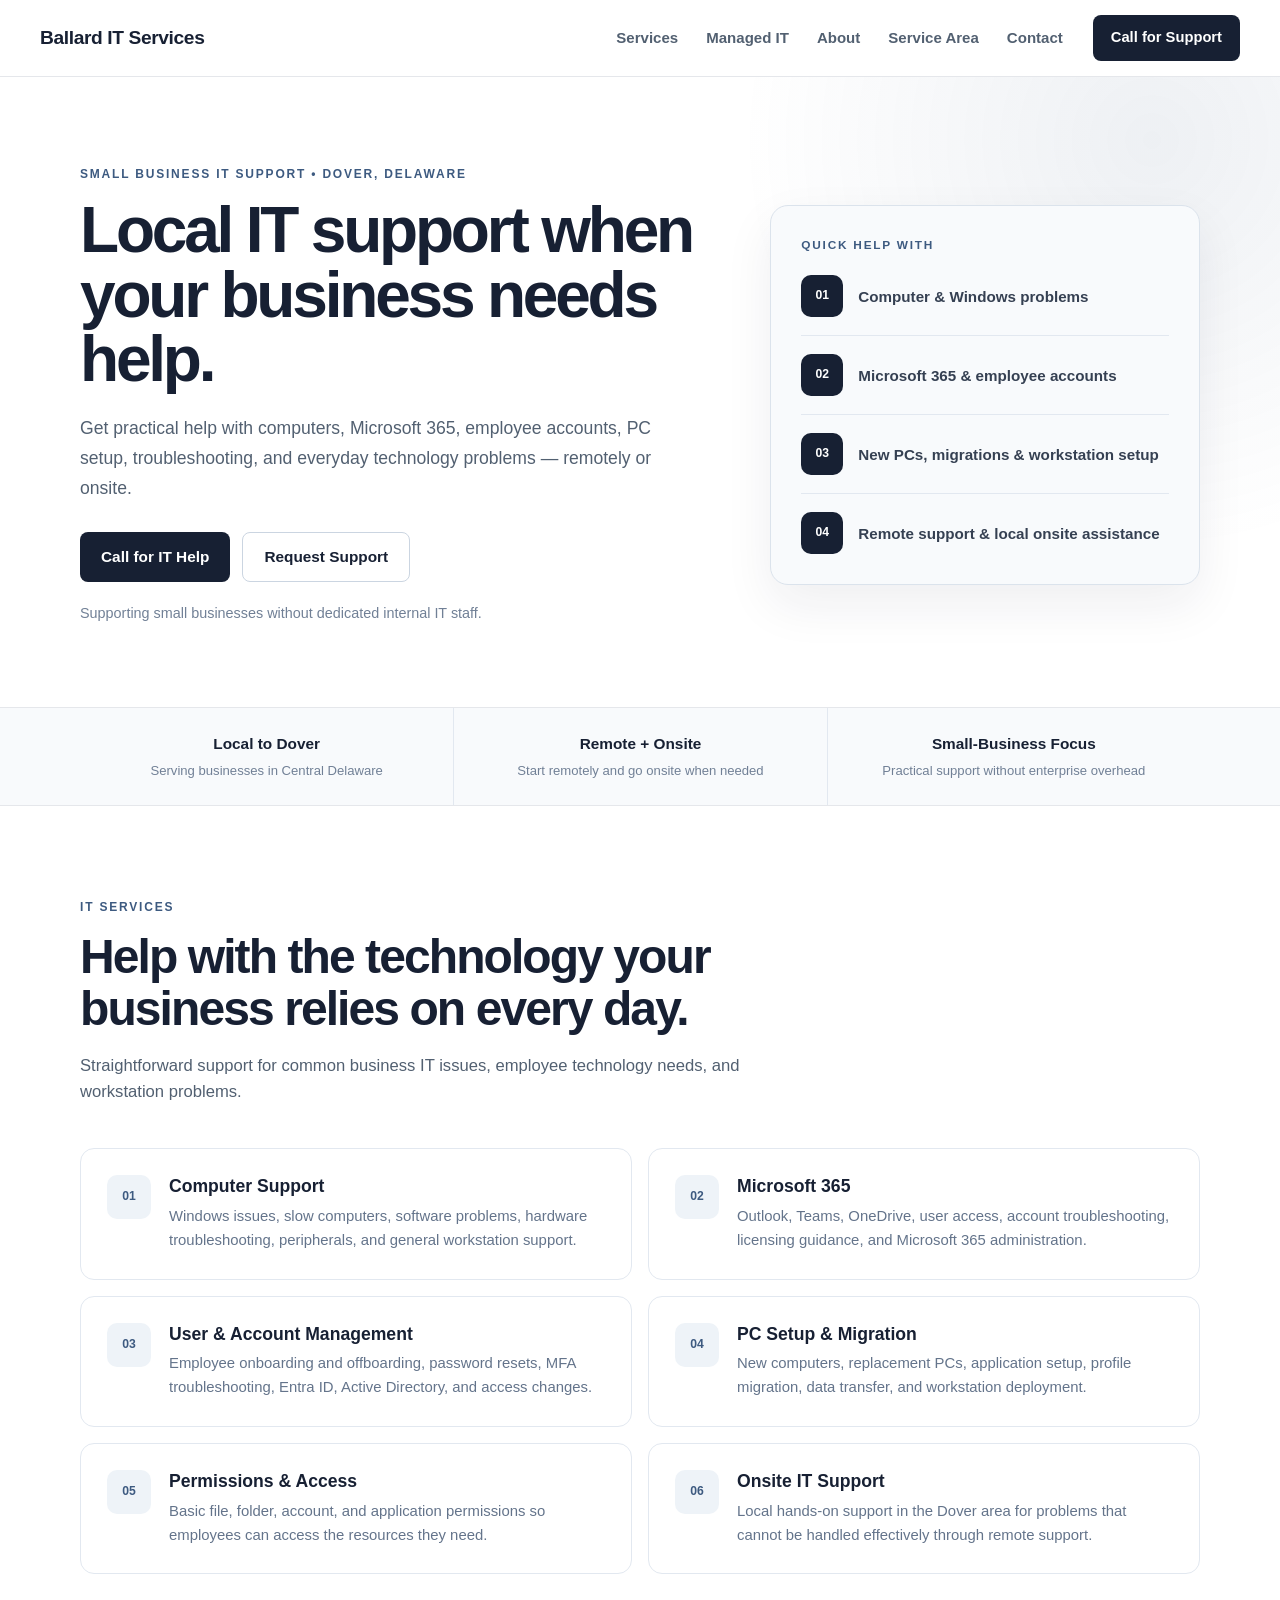
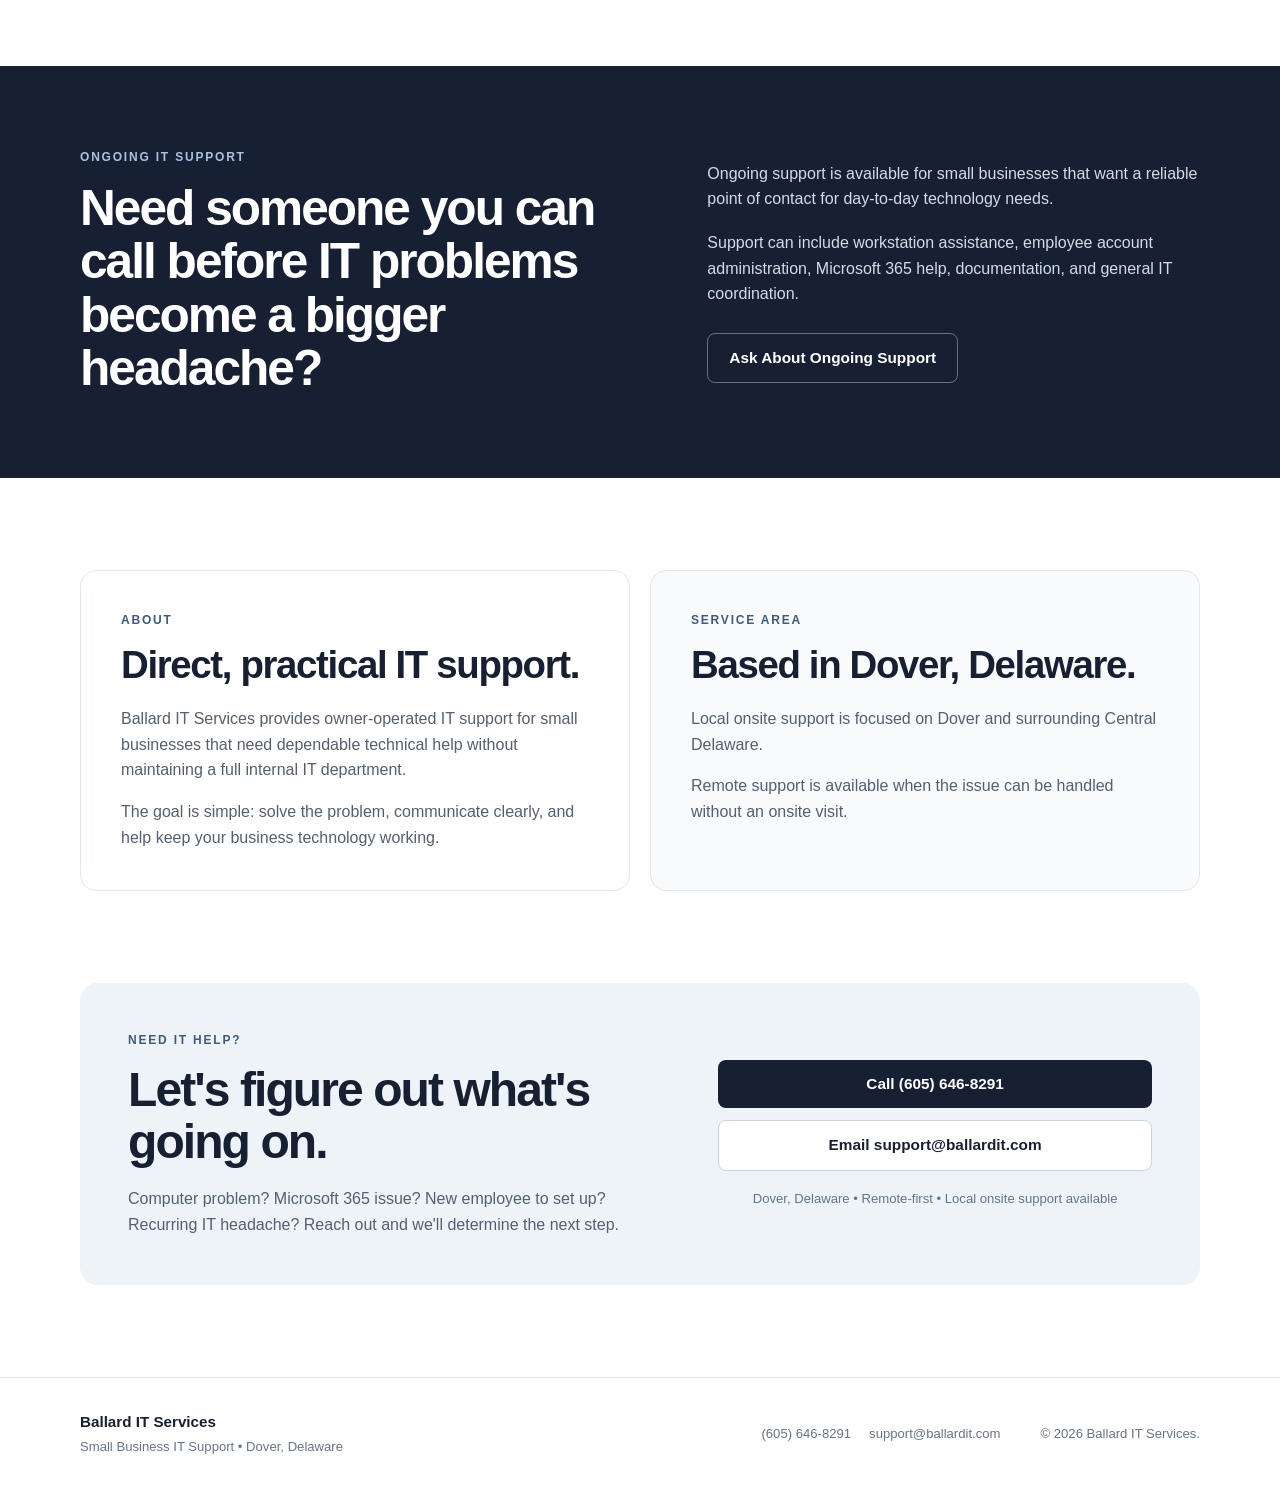
==== public/index.html @ 38582e43 "Redesign site for mobile and simplify layout" ====
<!DOCTYPE html>
<html lang="en">

<head>
    <meta charset="UTF-8">
    <meta name="viewport" content="width=device-width, initial-scale=1.0">

    <title>Ballard IT Services | Small Business IT Support in Dover, DE</title>

    <meta name="description"
        content="Ballard IT Services provides practical IT support for small businesses in Dover, Delaware. Get help with computers, Microsoft 365, employee accounts, PC setup, troubleshooting, and onsite IT support.">

    <meta name="robots" content="index, follow">

    <meta property="og:title" content="Ballard IT Services | Small Business IT Support in Dover, DE">
    <meta property="og:description"
        content="Local IT support for small businesses in Dover, Delaware. Computer support, Microsoft 365, user administration, PC setup, remote support, and onsite assistance.">
    <meta property="og:type" content="website">
    <meta property="og:url" content="https://ballardit.com">

    <link rel="canonical" href="https://ballardit.com">
    <link rel="stylesheet" href="styles.css">

    <script type="application/ld+json">
    {
        "@context": "https://schema.org",
        "@type": "ProfessionalService",
        "name": "Ballard IT Services",
        "url": "https://ballardit.com",
        "telephone": "+1-605-646-8291",
        "email": "support@ballardit.com",
        "description": "Small business IT support serving Dover and Central Delaware.",
        "areaServed": {
            "@type": "City",
            "name": "Dover",
            "containedInPlace": {
                "@type": "State",
                "name": "Delaware"
            }
        },
        "address": {
            "@type": "PostalAddress",
            "addressLocality": "Dover",
            "addressRegion": "DE",
            "addressCountry": "US"
        }
    }
    </script>
</head>

<body>

    <header class="site-header">
        <div class="nav-container">

            <a href="#top" class="logo">Ballard IT Services</a>

            <nav class="main-nav" aria-label="Primary navigation">
                <a href="#services">Services</a>
                <a href="#managed-it">Managed IT</a>
                <a href="#about">About</a>
                <a href="#service-area">Service Area</a>
                <a href="#contact">Contact</a>
            </nav>

            <a href="tel:+16056468291" class="nav-cta">Call for Support</a>

            <details class="mobile-menu">
                <summary aria-label="Open navigation">
                    <span></span>
                    <span></span>
                    <span></span>
                </summary>

                <nav aria-label="Mobile navigation">
                    <a href="#services">Services</a>
                    <a href="#managed-it">Managed IT</a>
                    <a href="#about">About</a>
                    <a href="#service-area">Service Area</a>
                    <a href="#contact">Contact</a>
                    <a href="tel:+16056468291" class="mobile-call-link">Call (605) 646-8291</a>
                </nav>
            </details>

        </div>
    </header>

    <main id="top">

        <!-- HERO -->
        <section class="hero">
            <div class="hero-content">

                <div class="hero-copy">
                    <p class="eyebrow">SMALL BUSINESS IT SUPPORT • DOVER, DELAWARE</p>

                    <h1>Local IT support when your business needs help.</h1>

                    <p class="hero-text">
                        Get practical help with computers, Microsoft 365, employee accounts,
                        PC setup, troubleshooting, and everyday technology problems —
                        remotely or onsite.
                    </p>

                    <div class="hero-actions">
                        <a href="tel:+16056468291" class="primary-button">
                            Call for IT Help
                        </a>

                        <a href="#contact" class="secondary-button">
                            Request Support
                        </a>
                    </div>

                    <p class="hero-small">
                        Supporting small businesses without dedicated internal IT staff.
                    </p>
                </div>

                <div class="hero-side">
                    <p class="hero-side-label">QUICK HELP WITH</p>

                    <div class="quick-help-list">
                        <div class="quick-help-item">
                            <span>01</span>
                            <p>Computer & Windows problems</p>
                        </div>

                        <div class="quick-help-item">
                            <span>02</span>
                            <p>Microsoft 365 & employee accounts</p>
                        </div>

                        <div class="quick-help-item">
                            <span>03</span>
                            <p>New PCs, migrations & workstation setup</p>
                        </div>

                        <div class="quick-help-item">
                            <span>04</span>
                            <p>Remote support & local onsite assistance</p>
                        </div>
                    </div>
                </div>

            </div>
        </section>

        <!-- TRUST STRIP -->
        <section class="trust-strip">
            <div class="section-container trust-grid">

                <div class="trust-item">
                    <strong>Local to Dover</strong>
                    <span>Serving businesses in Central Delaware</span>
                </div>

                <div class="trust-item">
                    <strong>Remote + Onsite</strong>
                    <span>Start remotely and go onsite when needed</span>
                </div>

                <div class="trust-item">
                    <strong>Small-Business Focus</strong>
                    <span>Practical support without enterprise overhead</span>
                </div>

            </div>
        </section>

        <!-- SERVICES -->
        <section class="services-section" id="services">
            <div class="section-container">

                <div class="section-heading">
                    <p class="eyebrow">IT SERVICES</p>

                    <h2>Help with the technology your business relies on every day.</h2>

                    <p>
                        Straightforward support for common business IT issues,
                        employee technology needs, and workstation problems.
                    </p>
                </div>

                <div class="services-grid">

                    <article class="service-card">
                        <div class="service-number">01</div>
                        <div>
                            <h3>Computer Support</h3>
                            <p>
                                Windows issues, slow computers, software problems,
                                hardware troubleshooting, peripherals, and general workstation support.
                            </p>
                        </div>
                    </article>

                    <article class="service-card">
                        <div class="service-number">02</div>
                        <div>
                            <h3>Microsoft 365</h3>
                            <p>
                                Outlook, Teams, OneDrive, user access, account troubleshooting,
                                licensing guidance, and Microsoft 365 administration.
                            </p>
                        </div>
                    </article>

                    <article class="service-card">
                        <div class="service-number">03</div>
                        <div>
                            <h3>User & Account Management</h3>
                            <p>
                                Employee onboarding and offboarding, password resets,
                                MFA troubleshooting, Entra ID, Active Directory, and access changes.
                            </p>
                        </div>
                    </article>

                    <article class="service-card">
                        <div class="service-number">04</div>
                        <div>
                            <h3>PC Setup & Migration</h3>
                            <p>
                                New computers, replacement PCs, application setup,
                                profile migration, data transfer, and workstation deployment.
                            </p>
                        </div>
                    </article>

                    <article class="service-card">
                        <div class="service-number">05</div>
                        <div>
                            <h3>Permissions & Access</h3>
                            <p>
                                Basic file, folder, account, and application permissions
                                so employees can access the resources they need.
                            </p>
                        </div>
                    </article>

                    <article class="service-card">
                        <div class="service-number">06</div>
                        <div>
                            <h3>Onsite IT Support</h3>
                            <p>
                                Local hands-on support in the Dover area for problems
                                that cannot be handled effectively through remote support.
                            </p>
                        </div>
                    </article>

                </div>

            </div>
        </section>

        <!-- MANAGED IT -->
        <section class="managed-section" id="managed-it">
            <div class="section-container managed-layout">

                <div class="managed-heading">
                    <p class="eyebrow">ONGOING IT SUPPORT</p>

                    <h2>
                        Need someone you can call before IT problems become a bigger headache?
                    </h2>
                </div>

                <div class="managed-copy">
                    <p>
                        Ongoing support is available for small businesses that want
                        a reliable point of contact for day-to-day technology needs.
                    </p>

                    <p>
                        Support can include workstation assistance, employee account administration,
                        Microsoft 365 help, documentation, and general IT coordination.
                    </p>

                    <a href="#contact" class="managed-button">
                        Ask About Ongoing Support
                    </a>
                </div>

            </div>
        </section>

        <!-- ABOUT + SERVICE AREA -->
        <section class="info-section">

            <div class="section-container info-grid">

                <article class="info-card" id="about">
                    <p class="eyebrow">ABOUT</p>

                    <h2>Direct, practical IT support.</h2>

                    <p>
                        Ballard IT Services provides owner-operated IT support for small businesses
                        that need dependable technical help without maintaining a full internal IT department.
                    </p>

                    <p>
                        The goal is simple: solve the problem, communicate clearly,
                        and help keep your business technology working.
                    </p>
                </article>

                <article class="info-card info-card-alt" id="service-area">
                    <p class="eyebrow">SERVICE AREA</p>

                    <h2>Based in Dover, Delaware.</h2>

                    <p>
                        Local onsite support is focused on Dover and surrounding Central Delaware.
                    </p>

                    <p>
                        Remote support is available when the issue can be handled
                        without an onsite visit.
                    </p>
                </article>

            </div>

        </section>

        <!-- CONTACT -->
        <section class="contact-section" id="contact">

            <div class="section-container contact-card">

                <div class="contact-copy">
                    <p class="eyebrow">NEED IT HELP?</p>

                    <h2>Let's figure out what's going on.</h2>

                    <p>
                        Computer problem? Microsoft 365 issue? New employee to set up?
                        Recurring IT headache? Reach out and we'll determine the next step.
                    </p>
                </div>

                <div class="contact-actions">

                    <a href="tel:+16056468291" class="primary-button contact-button">
                        Call (605) 646-8291
                    </a>

                    <a href="mailto:support@ballardit.com" class="secondary-button contact-button">
                        Email support@ballardit.com
                    </a>

                    <p class="contact-note">
                        Dover, Delaware • Remote-first • Local onsite support available
                    </p>

                </div>

            </div>

        </section>

    </main>

    <footer class="site-footer">
        <div class="section-container footer-inner">

            <div>
                <strong>Ballard IT Services</strong>
                <p>Small Business IT Support • Dover, Delaware</p>
            </div>

            <div class="footer-links">
                <a href="tel:+16056468291">(605) 646-8291</a>
                <a href="mailto:support@ballardit.com">support@ballardit.com</a>
            </div>

            <p class="copyright">
                © 2026 Ballard IT Services.
            </p>

        </div>
    </footer>

</body>

</html>
---- public/styles.css ----
/* =========================================================
   BALLARD IT SERVICES
   ========================================================= */

* {
    box-sizing: border-box;
    margin: 0;
    padding: 0;
}

html {
    scroll-behavior: smooth;
}

body {
    font-family: Arial, Helvetica, sans-serif;
    color: #172033;
    background: #ffffff;
    line-height: 1.6;
    -webkit-font-smoothing: antialiased;
}

a {
    color: inherit;
}

section {
    scroll-margin-top: 82px;
}

.section-container {
    width: min(1120px, calc(100% - 48px));
    margin: 0 auto;
}


/* =========================================================
   HEADER
   ========================================================= */

.site-header {
    position: sticky;
    top: 0;
    z-index: 1000;
    border-bottom: 1px solid #e5e7eb;
    background: rgba(255, 255, 255, 0.96);
    backdrop-filter: blur(12px);
}

.nav-container {
    width: min(1200px, calc(100% - 48px));
    min-height: 76px;
    margin: 0 auto;
    display: flex;
    align-items: center;
    gap: 30px;
}

.logo {
    color: #172033;
    text-decoration: none;
    font-size: 1.2rem;
    font-weight: 800;
    letter-spacing: -0.02em;
    white-space: nowrap;
}

.main-nav {
    margin-left: auto;
    display: flex;
    align-items: center;
    gap: 28px;
}

.main-nav a {
    color: #526071;
    text-decoration: none;
    font-size: 0.94rem;
    font-weight: 600;
    transition: color 0.2s ease;
}

.main-nav a:hover {
    color: #172033;
}

.nav-cta {
    display: inline-flex;
    align-items: center;
    justify-content: center;
    padding: 11px 18px;
    border-radius: 8px;
    background: #172033;
    color: #ffffff;
    text-decoration: none;
    font-size: 0.92rem;
    font-weight: 700;
}

.mobile-menu {
    display: none;
}


/* =========================================================
   SHARED TYPOGRAPHY / BUTTONS
   ========================================================= */

.eyebrow {
    margin-bottom: 14px;
    color: #3d5a80;
    font-size: 0.75rem;
    font-weight: 800;
    letter-spacing: 0.15em;
}

.primary-button,
.secondary-button,
.managed-button {
    min-height: 48px;
    display: inline-flex;
    align-items: center;
    justify-content: center;
    padding: 12px 21px;
    border-radius: 8px;
    text-decoration: none;
    font-size: 0.96rem;
    font-weight: 700;
    transition:
        transform 0.2s ease,
        background 0.2s ease,
        border-color 0.2s ease;
}

.primary-button {
    background: #172033;
    color: #ffffff;
}

.primary-button:hover {
    background: #25324a;
    transform: translateY(-1px);
}

.secondary-button {
    border: 1px solid #cbd5e1;
    background: #ffffff;
    color: #172033;
}

.secondary-button:hover {
    background: #f8fafc;
    border-color: #94a3b8;
}


/* =========================================================
   HERO
   ========================================================= */

.hero {
    padding: 88px 0 82px;
    overflow: hidden;
    background:
        radial-gradient(
            circle at 90% 10%,
            rgba(61, 90, 128, 0.09),
            transparent 32%
        ),
        #ffffff;
}

.hero-content {
    width: min(1120px, calc(100% - 48px));
    margin: 0 auto;
    display: grid;
    grid-template-columns: minmax(0, 1.18fr) minmax(330px, 0.82fr);
    gap: 72px;
    align-items: center;
}

.hero-copy h1 {
    max-width: 720px;
    margin-bottom: 22px;
    color: #172033;
    font-size: clamp(3rem, 5vw, 4.5rem);
    line-height: 1.01;
    letter-spacing: -0.05em;
}

.hero-text {
    max-width: 650px;
    margin-bottom: 28px;
    color: #526071;
    font-size: 1.1rem;
    line-height: 1.7;
}

.hero-actions {
    display: flex;
    flex-wrap: wrap;
    gap: 12px;
    margin-bottom: 20px;
}

.hero-small {
    color: #718096;
    font-size: 0.9rem;
}

.hero-side {
    padding: 30px;
    border: 1px solid #dbe3ec;
    border-radius: 18px;
    background: #f8fafc;
    box-shadow: 0 20px 50px rgba(23, 32, 51, 0.07);
}

.hero-side-label {
    margin-bottom: 20px;
    color: #3d5a80;
    font-size: 0.74rem;
    font-weight: 800;
    letter-spacing: 0.15em;
}

.quick-help-list {
    display: grid;
}

.quick-help-item {
    display: grid;
    grid-template-columns: 42px 1fr;
    gap: 15px;
    align-items: center;
    padding: 18px 0;
    border-top: 1px solid #e2e8f0;
}

.quick-help-item:first-child {
    padding-top: 0;
    border-top: 0;
}

.quick-help-item:last-child {
    padding-bottom: 0;
}

.quick-help-item span {
    width: 42px;
    height: 42px;
    display: grid;
    place-items: center;
    border-radius: 10px;
    background: #172033;
    color: #ffffff;
    font-size: 0.76rem;
    font-weight: 800;
}

.quick-help-item p {
    color: #354052;
    font-size: 0.95rem;
    font-weight: 700;
    line-height: 1.4;
}


/* =========================================================
   TRUST STRIP
   ========================================================= */

.trust-strip {
    border-top: 1px solid #e5e7eb;
    border-bottom: 1px solid #e5e7eb;
    background: #f8fafc;
}

.trust-grid {
    display: grid;
    grid-template-columns: repeat(3, 1fr);
}

.trust-item {
    padding: 24px 28px;
    text-align: center;
    border-left: 1px solid #e2e8f0;
}

.trust-item:first-child {
    border-left: 0;
}

.trust-item strong,
.trust-item span {
    display: block;
}

.trust-item strong {
    margin-bottom: 3px;
    color: #172033;
    font-size: 0.96rem;
}

.trust-item span {
    color: #718096;
    font-size: 0.82rem;
}


/* =========================================================
   SERVICES
   ========================================================= */

.services-section {
    padding: 92px 0;
}

.section-heading {
    max-width: 720px;
    margin-bottom: 42px;
}

.section-heading h2 {
    margin-bottom: 18px;
    font-size: clamp(2rem, 4vw, 3rem);
    line-height: 1.08;
    letter-spacing: -0.04em;
}

.section-heading > p:last-child {
    color: #526071;
    font-size: 1.04rem;
}

.services-grid {
    display: grid;
    grid-template-columns: repeat(2, minmax(0, 1fr));
    gap: 16px;
}

.service-card {
    display: grid;
    grid-template-columns: 44px 1fr;
    gap: 18px;
    align-items: start;
    padding: 26px;
    border: 1px solid #e2e8f0;
    border-radius: 14px;
    background: #ffffff;
    transition:
        transform 0.2s ease,
        box-shadow 0.2s ease,
        border-color 0.2s ease;
}

.service-card:hover {
    transform: translateY(-2px);
    border-color: #cbd5e1;
    box-shadow: 0 12px 30px rgba(23, 32, 51, 0.06);
}

.service-number {
    width: 44px;
    height: 44px;
    display: grid;
    place-items: center;
    border-radius: 10px;
    background: #eef3f8;
    color: #3d5a80;
    font-size: 0.76rem;
    font-weight: 800;
}

.service-card h3 {
    margin-bottom: 7px;
    font-size: 1.1rem;
    line-height: 1.3;
}

.service-card p {
    color: #64748b;
    font-size: 0.93rem;
    line-height: 1.6;
}


/* =========================================================
   ONGOING / MANAGED SUPPORT
   ========================================================= */

.managed-section {
    padding: 82px 0;
    background: #172033;
    color: #ffffff;
}

.managed-layout {
    display: grid;
    grid-template-columns: 1fr 0.9fr;
    gap: 80px;
    align-items: center;
}

.managed-section .eyebrow {
    color: #a9c2df;
}

.managed-heading h2 {
    max-width: 600px;
    font-size: clamp(2rem, 4vw, 3.1rem);
    line-height: 1.08;
    letter-spacing: -0.04em;
}

.managed-copy p {
    margin-bottom: 18px;
    color: #d4dbe5;
    font-size: 1rem;
}

.managed-button {
    margin-top: 8px;
    border: 1px solid rgba(255, 255, 255, 0.35);
    color: #ffffff;
}

.managed-button:hover {
    background: #ffffff;
    color: #172033;
}


/* =========================================================
   ABOUT + SERVICE AREA
   ========================================================= */

.info-section {
    padding: 92px 0;
    background: #ffffff;
}

.info-grid {
    display: grid;
    grid-template-columns: repeat(2, minmax(0, 1fr));
    gap: 20px;
}

.info-card {
    padding: 40px;
    border: 1px solid #e2e8f0;
    border-radius: 16px;
    background: #ffffff;
}

.info-card-alt {
    background: #f8fafc;
}

.info-card h2 {
    margin-bottom: 20px;
    font-size: clamp(1.8rem, 3vw, 2.5rem);
    line-height: 1.1;
    letter-spacing: -0.035em;
}

.info-card > p:not(.eyebrow) {
    margin-bottom: 16px;
    color: #526071;
    font-size: 1rem;
}

.info-card > p:last-child {
    margin-bottom: 0;
}


/* =========================================================
   CONTACT
   ========================================================= */

.contact-section {
    padding: 0 0 92px;
}

.contact-card {
    display: grid;
    grid-template-columns: 1.1fr 0.9fr;
    gap: 60px;
    align-items: center;
    padding: 48px;
    border-radius: 18px;
    background: #eef3f8;
}

.contact-copy h2 {
    margin-bottom: 18px;
    font-size: clamp(2rem, 4vw, 3rem);
    line-height: 1.08;
    letter-spacing: -0.04em;
}

.contact-copy > p:last-child {
    max-width: 600px;
    color: #526071;
    font-size: 1rem;
}

.contact-actions {
    display: grid;
    gap: 12px;
}

.contact-button {
    width: 100%;
}

.contact-note {
    margin-top: 5px;
    color: #64748b;
    font-size: 0.82rem;
    text-align: center;
}


/* =========================================================
   FOOTER
   ========================================================= */

.site-footer {
    border-top: 1px solid #e5e7eb;
    background: #ffffff;
}

.footer-inner {
    min-height: 110px;
    display: grid;
    grid-template-columns: 1fr auto auto;
    gap: 40px;
    align-items: center;
    padding: 26px 0;
}

.footer-inner strong {
    display: block;
    margin-bottom: 2px;
    font-size: 0.95rem;
}

.footer-inner p,
.footer-inner a {
    color: #64748b;
    font-size: 0.82rem;
}

.footer-links {
    display: flex;
    gap: 18px;
}

.footer-links a {
    text-decoration: none;
}

.footer-links a:hover {
    color: #172033;
}

.copyright {
    white-space: nowrap;
}


/* =========================================================
   TABLET
   ========================================================= */

@media (max-width: 900px) {

    .main-nav,
    .nav-cta {
        display: none;
    }

    .nav-container {
        justify-content: space-between;
    }

    .mobile-menu {
        position: relative;
        display: block;
        margin-left: auto;
    }

    .mobile-menu summary {
        width: 42px;
        height: 42px;
        display: flex;
        flex-direction: column;
        justify-content: center;
        gap: 5px;
        padding: 10px;
        border: 1px solid #dbe3ec;
        border-radius: 8px;
        background: #ffffff;
        cursor: pointer;
        list-style: none;
    }

    .mobile-menu summary::-webkit-details-marker {
        display: none;
    }

    .mobile-menu summary span {
        display: block;
        width: 100%;
        height: 2px;
        border-radius: 2px;
        background: #172033;
    }

    .mobile-menu nav {
        position: absolute;
        top: 52px;
        right: 0;
        width: 260px;
        padding: 10px;
        border: 1px solid #dbe3ec;
        border-radius: 12px;
        background: #ffffff;
        box-shadow: 0 18px 40px rgba(23, 32, 51, 0.12);
    }

    .mobile-menu nav a {
        display: block;
        padding: 11px 12px;
        border-radius: 7px;
        color: #354052;
        text-decoration: none;
        font-size: 0.92rem;
        font-weight: 600;
    }

    .mobile-menu nav a:hover {
        background: #f8fafc;
    }

    .mobile-menu nav .mobile-call-link {
        margin-top: 6px;
        background: #172033;
        color: #ffffff;
        text-align: center;
    }

    .hero {
        padding: 64px 0;
    }

    .hero-content {
        grid-template-columns: 1fr;
        gap: 38px;
    }

    .hero-copy h1 {
        max-width: 720px;
    }

    .hero-side {
        max-width: 720px;
    }

    .managed-layout {
        grid-template-columns: 1fr;
        gap: 34px;
    }

    .contact-card {
        grid-template-columns: 1fr;
        gap: 32px;
    }

    .footer-inner {
        grid-template-columns: 1fr auto;
    }

    .copyright {
        grid-column: 1 / -1;
    }
}


/* =========================================================
   MOBILE
   ========================================================= */

@media (max-width: 650px) {

    section {
        scroll-margin-top: 68px;
    }

    .section-container,
    .hero-content,
    .nav-container {
        width: min(100% - 36px, 1120px);
    }

    .nav-container {
        min-height: 66px;
    }

    .logo {
        font-size: 1.05rem;
    }

    .mobile-menu summary {
        width: 38px;
        height: 38px;
    }

    /* HERO */

    .hero {
        padding: 48px 0 50px;
    }

    .hero-content {
        gap: 32px;
    }

    .eyebrow {
        margin-bottom: 12px;
        font-size: 0.68rem;
        letter-spacing: 0.13em;
    }

    .hero-copy h1 {
        max-width: 100%;
        margin-bottom: 18px;
        font-size: clamp(2.35rem, 10vw, 3rem);
        line-height: 1.03;
        letter-spacing: -0.045em;
    }

    .hero-text {
        margin-bottom: 24px;
        font-size: 1rem;
        line-height: 1.65;
    }

    .hero-actions {
        display: grid;
        grid-template-columns: 1fr;
        gap: 10px;
        margin-bottom: 16px;
    }

    .hero-actions .primary-button,
    .hero-actions .secondary-button {
        width: 100%;
    }

    .hero-small {
        font-size: 0.82rem;
        line-height: 1.5;
    }

    .hero-side {
        padding: 22px;
        border-radius: 14px;
        box-shadow: 0 12px 30px rgba(23, 32, 51, 0.05);
    }

    .hero-side-label {
        margin-bottom: 14px;
        font-size: 0.68rem;
    }

    .quick-help-item {
        grid-template-columns: 36px 1fr;
        gap: 13px;
        padding: 14px 0;
    }

    .quick-help-item span {
        width: 36px;
        height: 36px;
        border-radius: 8px;
        font-size: 0.68rem;
    }

    .quick-help-item p {
        font-size: 0.9rem;
    }

    /* TRUST */

    .trust-grid {
        grid-template-columns: 1fr;
        padding: 7px 0;
    }

    .trust-item {
        display: grid;
        grid-template-columns: 135px 1fr;
        gap: 12px;
        padding: 11px 4px;
        border-top: 1px solid #e2e8f0;
        border-left: 0;
        text-align: left;
    }

    .trust-item:first-child {
        border-top: 0;
    }

    .trust-item strong {
        margin: 0;
        font-size: 0.84rem;
    }

    .trust-item span {
        font-size: 0.78rem;
        line-height: 1.45;
    }

    /* SERVICES */

    .services-section {
        padding: 64px 0;
    }

    .section-heading {
        margin-bottom: 30px;
    }

    .section-heading h2 {
        margin-bottom: 14px;
        font-size: 2rem;
        line-height: 1.1;
    }

    .section-heading > p:last-child {
        font-size: 0.94rem;
    }

    .services-grid {
        grid-template-columns: 1fr;
        gap: 10px;
    }

    .service-card {
        grid-template-columns: 38px 1fr;
        gap: 14px;
        padding: 20px;
        border-radius: 12px;
    }

    .service-number {
        width: 38px;
        height: 38px;
        border-radius: 8px;
        font-size: 0.68rem;
    }

    .service-card h3 {
        margin-bottom: 5px;
        font-size: 1rem;
    }

    .service-card p {
        font-size: 0.86rem;
        line-height: 1.55;
    }

    /* MANAGED SUPPORT */

    .managed-section {
        padding: 60px 0;
    }

    .managed-layout {
        gap: 26px;
    }

    .managed-heading h2 {
        font-size: 2rem;
        line-height: 1.1;
    }

    .managed-copy p {
        font-size: 0.94rem;
        line-height: 1.65;
    }

    .managed-button {
        width: 100%;
    }

    /* ABOUT / LOCATION */

    .info-section {
        padding: 64px 0;
    }

    .info-grid {
        grid-template-columns: 1fr;
        gap: 12px;
    }

    .info-card {
        padding: 26px 22px;
        border-radius: 13px;
    }

    .info-card h2 {
        margin-bottom: 16px;
        font-size: 1.75rem;
    }

    .info-card > p:not(.eyebrow) {
        margin-bottom: 13px;
        font-size: 0.92rem;
        line-height: 1.65;
    }

    /* CONTACT */

    .contact-section {
        padding: 0 0 64px;
    }

    .contact-card {
        gap: 26px;
        padding: 30px 22px;
        border-radius: 14px;
    }

    .contact-copy h2 {
        margin-bottom: 14px;
        font-size: 2rem;
    }

    .contact-copy > p:last-child {
        font-size: 0.93rem;
        line-height: 1.65;
    }

    .contact-actions {
        gap: 10px;
    }

    .contact-button {
        min-height: 50px;
        font-size: 0.9rem;
    }

    .contact-note {
        font-size: 0.75rem;
        line-height: 1.5;
    }

    /* FOOTER */

    .footer-inner {
        min-height: 0;
        grid-template-columns: 1fr;
        gap: 16px;
        padding: 28px 0;
    }

    .footer-links {
        flex-direction: column;
        gap: 5px;
    }

    .copyright {
        grid-column: auto;
    }
}


/* =========================================================
   VERY SMALL PHONES
   ========================================================= */

@media (max-width: 390px) {

    .section-container,
    .hero-content,
    .nav-container {
        width: min(100% - 28px, 1120px);
    }

    .logo {
        font-size: 1rem;
    }

    .hero-copy h1 {
        font-size: 2.2rem;
    }

    .trust-item {
        grid-template-columns: 1fr;
        gap: 2px;
    }

    .service-card {
        padding: 18px;
    }

    .mobile-menu nav {
        width: min(260px, calc(100vw - 28px));
    }
}
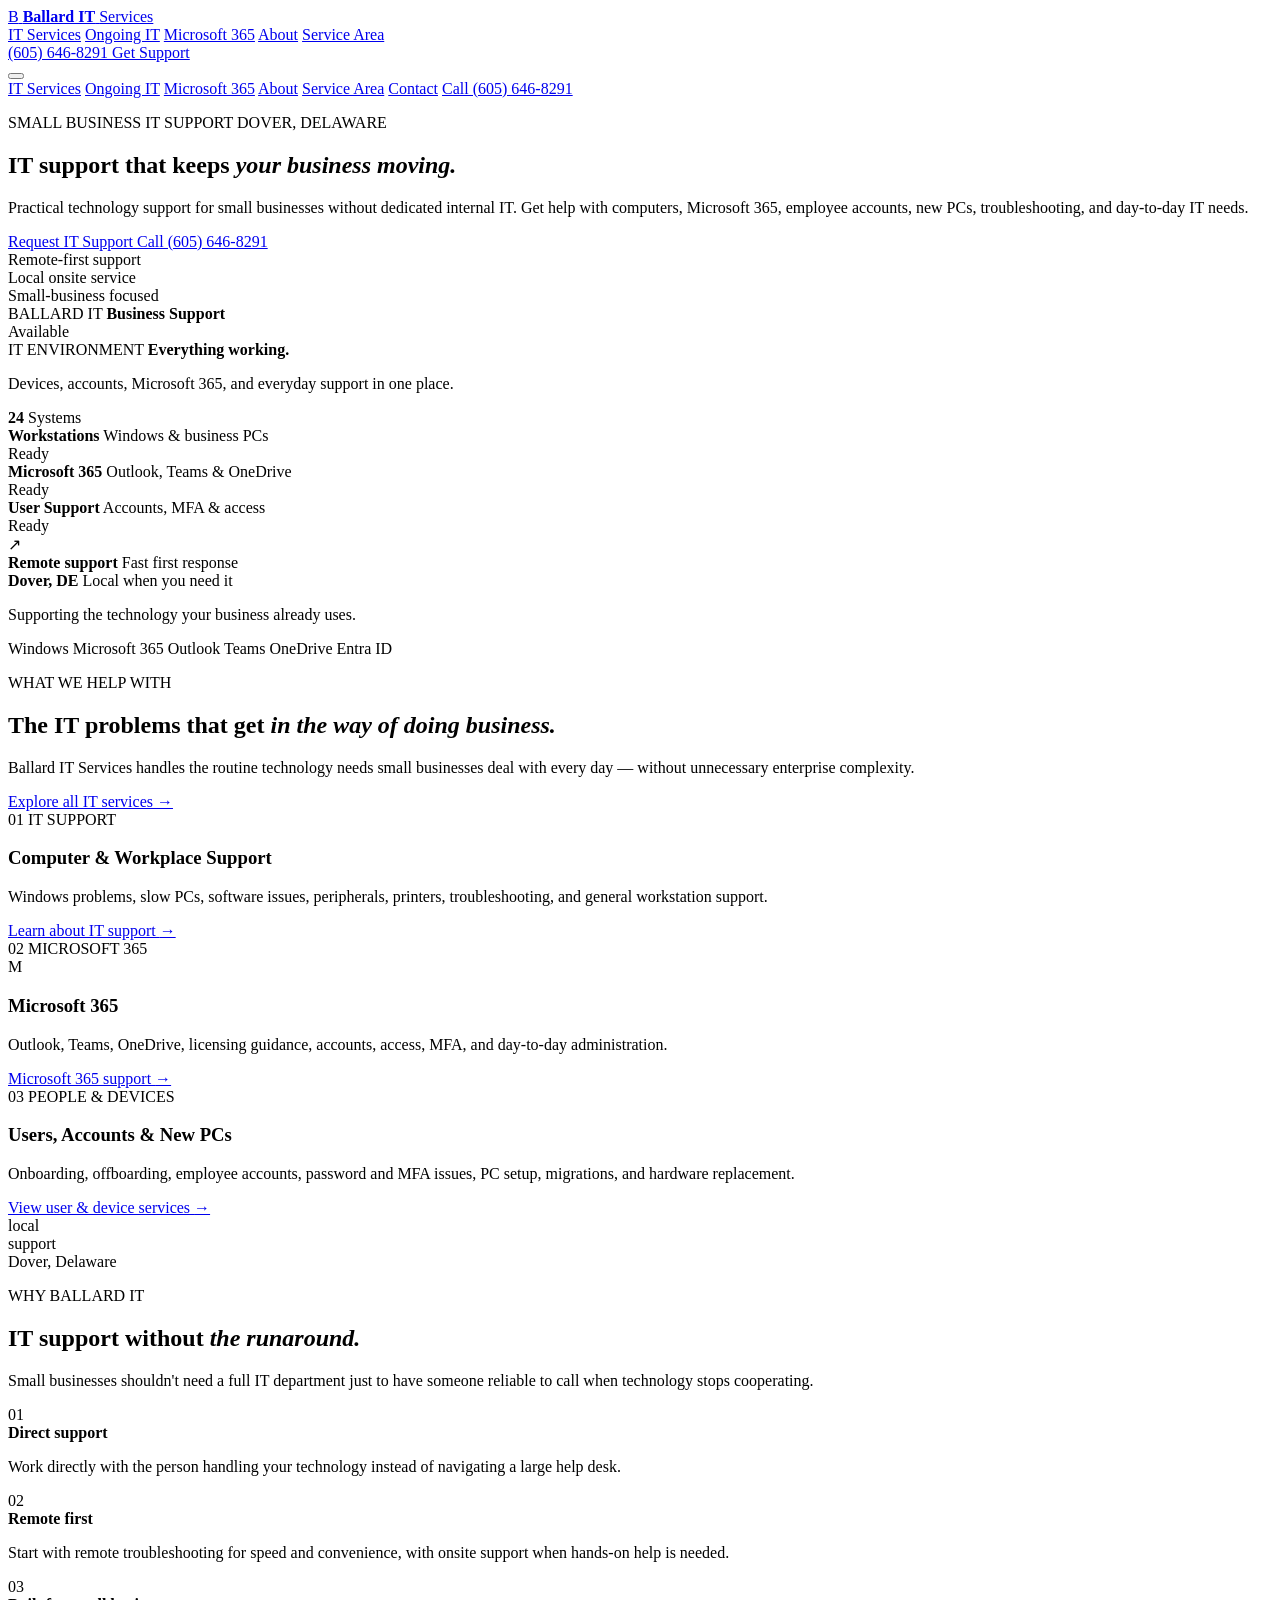
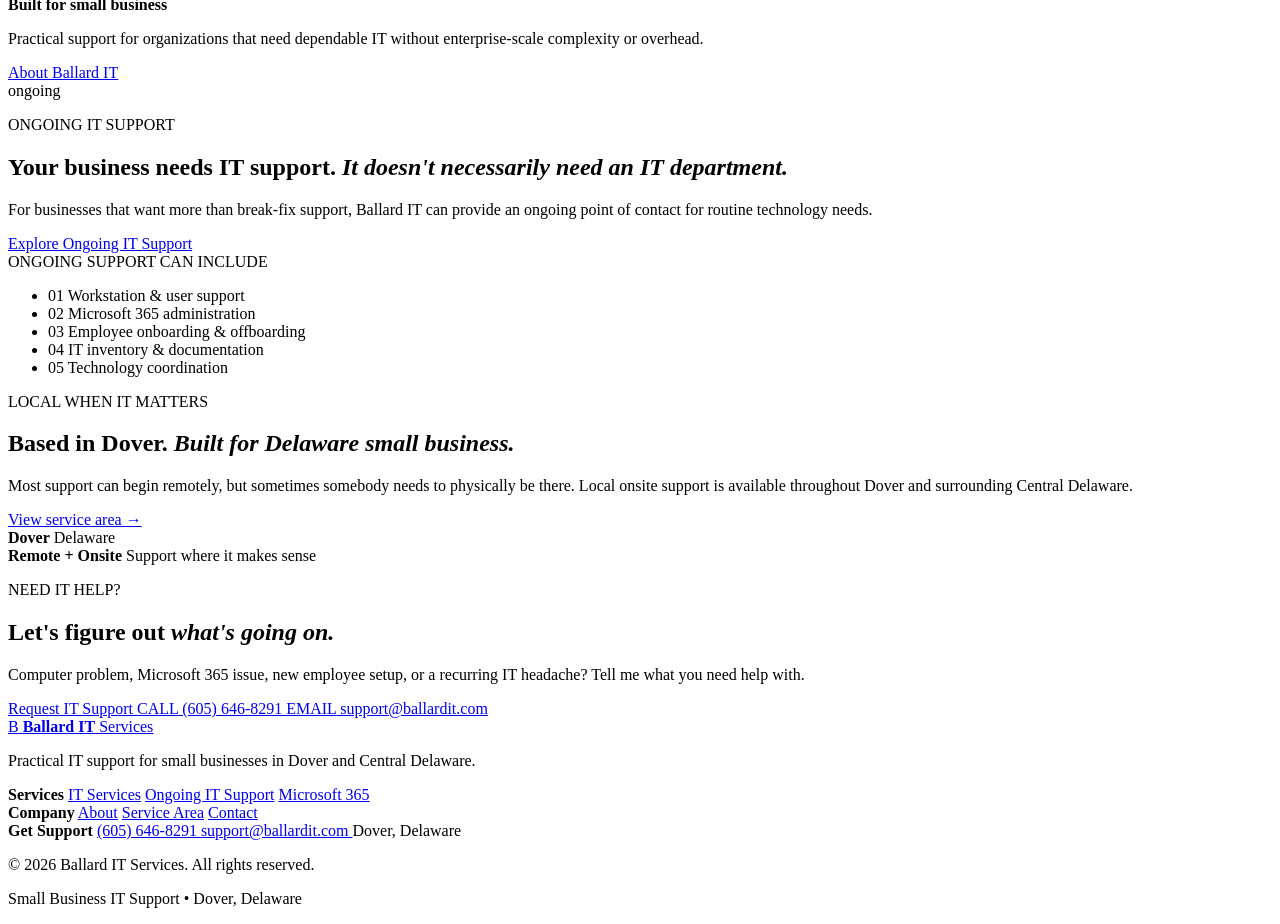
==== commit a76ce29d: "Build initial Ballard IT Services website" ====
--- a/public/index.html
+++ b/public/index.html
@@ -5,28 +5,31 @@
     <meta charset="UTF-8">
     <meta name="viewport" content="width=device-width, initial-scale=1.0">
 
-    <title>Ballard IT Services | Small Business IT Support in Dover, DE</title>
+    <title>Ballard IT Services | Small Business IT Support in Dover, Delaware</title>
 
     <meta name="description"
-        content="Ballard IT Services provides practical IT support for small businesses in Dover, Delaware. Get help with computers, Microsoft 365, employee accounts, PC setup, troubleshooting, and onsite IT support.">
+        content="Ballard IT Services provides small business IT support in Dover, Delaware, including computer troubleshooting, Microsoft 365 support, employee onboarding, PC setup, remote support, and local onsite assistance.">
 
     <meta name="robots" content="index, follow">
 
-    <meta property="og:title" content="Ballard IT Services | Small Business IT Support in Dover, DE">
+    <link rel="canonical" href="https://ballardit.com/">
+
+    <meta property="og:title" content="Ballard IT Services | Small Business IT Support in Dover, Delaware">
     <meta property="og:description"
-        content="Local IT support for small businesses in Dover, Delaware. Computer support, Microsoft 365, user administration, PC setup, remote support, and onsite assistance.">
+        content="Practical IT support for small businesses that need someone reliable to call when technology gets in the way.">
     <meta property="og:type" content="website">
-    <meta property="og:url" content="https://ballardit.com">
-
-    <link rel="canonical" href="https://ballardit.com">
-    <link rel="stylesheet" href="styles.css">
+    <meta property="og:url" content="https://ballardit.com/">
+
+    <meta name="theme-color" content="#27374D">
+
+    <link rel="stylesheet" href="/assets/css/main.css">
 
     <script type="application/ld+json">
     {
         "@context": "https://schema.org",
         "@type": "ProfessionalService",
         "name": "Ballard IT Services",
-        "url": "https://ballardit.com",
+        "url": "https://ballardit.com/",
         "telephone": "+1-605-646-8291",
         "email": "support@ballardit.com",
         "description": "Small business IT support serving Dover and Central Delaware.",
@@ -50,341 +53,790 @@
 
 <body>
 
+    <!-- =====================================================
+         HEADER
+         ===================================================== -->
+
     <header class="site-header">
-        <div class="nav-container">
-
-            <a href="#top" class="logo">Ballard IT Services</a>
-
-            <nav class="main-nav" aria-label="Primary navigation">
-                <a href="#services">Services</a>
-                <a href="#managed-it">Managed IT</a>
-                <a href="#about">About</a>
-                <a href="#service-area">Service Area</a>
-                <a href="#contact">Contact</a>
+        <div class="nav-shell">
+
+            <a href="/" class="brand" aria-label="Ballard IT Services home">
+                <span class="brand-mark" aria-hidden="true">
+                    <span class="brand-mark-inner">B</span>
+                </span>
+
+                <span class="brand-text">
+                    <strong>Ballard IT</strong>
+                    <span>Services</span>
+                </span>
+            </a>
+
+            <nav class="desktop-nav" aria-label="Primary navigation">
+                <a href="/services/">IT Services</a>
+                <a href="/managed-it/">Ongoing IT</a>
+                <a href="/microsoft-365/">Microsoft 365</a>
+                <a href="/about/">About</a>
+                <a href="/service-area/">Service Area</a>
             </nav>
 
-            <a href="tel:+16056468291" class="nav-cta">Call for Support</a>
-
-            <details class="mobile-menu">
-                <summary aria-label="Open navigation">
-                    <span></span>
-                    <span></span>
-                    <span></span>
-                </summary>
-
-                <nav aria-label="Mobile navigation">
-                    <a href="#services">Services</a>
-                    <a href="#managed-it">Managed IT</a>
-                    <a href="#about">About</a>
-                    <a href="#service-area">Service Area</a>
-                    <a href="#contact">Contact</a>
-                    <a href="tel:+16056468291" class="mobile-call-link">Call (605) 646-8291</a>
-                </nav>
-            </details>
-
+            <div class="nav-actions">
+                <a href="tel:+16056468291" class="nav-phone">
+                    (605) 646-8291
+                </a>
+
+                <a href="/contact/" class="button button-small button-dark">
+                    Get Support
+                </a>
+            </div>
+
+            <button class="menu-toggle" type="button" aria-label="Open navigation" aria-expanded="false">
+                <span></span>
+                <span></span>
+                <span></span>
+            </button>
+
+        </div>
+
+        <div class="mobile-nav" data-mobile-nav>
+            <nav aria-label="Mobile navigation">
+                <a href="/services/">IT Services</a>
+                <a href="/managed-it/">Ongoing IT</a>
+                <a href="/microsoft-365/">Microsoft 365</a>
+                <a href="/about/">About</a>
+                <a href="/service-area/">Service Area</a>
+                <a href="/contact/">Contact</a>
+
+                <a href="tel:+16056468291" class="mobile-nav-call">
+                    Call (605) 646-8291
+                </a>
+            </nav>
         </div>
     </header>
 
-    <main id="top">
-
-        <!-- HERO -->
-        <section class="hero">
-            <div class="hero-content">
+
+    <main>
+
+        <!-- =====================================================
+             HERO
+             ===================================================== -->
+
+        <section class="hero-section">
+
+            <div class="hero-glow hero-glow-one"></div>
+            <div class="hero-glow hero-glow-two"></div>
+
+            <div class="page-shell hero-layout">
 
                 <div class="hero-copy">
-                    <p class="eyebrow">SMALL BUSINESS IT SUPPORT • DOVER, DELAWARE</p>
-
-                    <h1>Local IT support when your business needs help.</h1>
-
-                    <p class="hero-text">
-                        Get practical help with computers, Microsoft 365, employee accounts,
-                        PC setup, troubleshooting, and everyday technology problems —
-                        remotely or onsite.
+
+                    <p class="section-kicker">
+                        SMALL BUSINESS IT SUPPORT
+                        <span>DOVER, DELAWARE</span>
                     </p>
 
+                    <h1>
+                        IT support that keeps
+                        <em>your business moving.</em>
+                    </h1>
+
+                    <p class="hero-lead">
+                        Practical technology support for small businesses without
+                        dedicated internal IT. Get help with computers, Microsoft 365,
+                        employee accounts, new PCs, troubleshooting, and day-to-day IT needs.
+                    </p>
+
                     <div class="hero-actions">
-                        <a href="tel:+16056468291" class="primary-button">
-                            Call for IT Help
+                        <a href="/contact/" class="button button-primary">
+                            Request IT Support
                         </a>
 
-                        <a href="#contact" class="secondary-button">
-                            Request Support
+                        <a href="tel:+16056468291" class="button button-outline">
+                            Call (605) 646-8291
                         </a>
                     </div>
 
-                    <p class="hero-small">
-                        Supporting small businesses without dedicated internal IT staff.
+                    <div class="hero-meta">
+                        <div>
+                            <span class="status-dot"></span>
+                            Remote-first support
+                        </div>
+
+                        <div>
+                            <span class="status-dot"></span>
+                            Local onsite service
+                        </div>
+
+                        <div>
+                            <span class="status-dot"></span>
+                            Small-business focused
+                        </div>
+                    </div>
+
+                </div>
+
+
+                <!-- Temporary coded hero graphic.
+                     We can replace/enhance this with Illustrator artwork later. -->
+
+                <div class="hero-visual" aria-label="Ballard IT service overview">
+
+                    <div class="visual-grid"></div>
+
+                    <div class="support-console">
+
+                        <div class="console-topbar">
+                            <div>
+                                <span class="console-eyebrow">BALLARD IT</span>
+                                <strong>Business Support</strong>
+                            </div>
+
+                            <div class="console-status">
+                                <span></span>
+                                Available
+                            </div>
+                        </div>
+
+                        <div class="console-main">
+
+                            <div class="console-summary">
+                                <span>IT ENVIRONMENT</span>
+                                <strong>Everything working.</strong>
+                                <p>
+                                    Devices, accounts, Microsoft 365, and everyday support
+                                    in one place.
+                                </p>
+                            </div>
+
+                            <div class="console-health">
+                                <div class="health-ring">
+                                    <div>
+                                        <strong>24</strong>
+                                        <span>Systems</span>
+                                    </div>
+                                </div>
+                            </div>
+
+                        </div>
+
+                        <div class="console-services">
+
+                            <div class="console-service">
+                                <div class="service-symbol">
+                                    <span class="symbol-window">
+                                        <i></i>
+                                        <i></i>
+                                        <i></i>
+                                        <i></i>
+                                    </span>
+                                </div>
+
+                                <div>
+                                    <strong>Workstations</strong>
+                                    <span>Windows & business PCs</span>
+                                </div>
+
+                                <span class="service-state">Ready</span>
+                            </div>
+
+
+                            <div class="console-service">
+                                <div class="service-symbol">
+                                    <span class="symbol-cloud"></span>
+                                </div>
+
+                                <div>
+                                    <strong>Microsoft 365</strong>
+                                    <span>Outlook, Teams & OneDrive</span>
+                                </div>
+
+                                <span class="service-state">Ready</span>
+                            </div>
+
+
+                            <div class="console-service">
+                                <div class="service-symbol">
+                                    <span class="symbol-user"></span>
+                                </div>
+
+                                <div>
+                                    <strong>User Support</strong>
+                                    <span>Accounts, MFA & access</span>
+                                </div>
+
+                                <span class="service-state">Ready</span>
+                            </div>
+
+                        </div>
+
+                    </div>
+
+
+                    <div class="floating-card floating-card-remote">
+                        <span class="floating-icon">↗</span>
+                        <div>
+                            <strong>Remote support</strong>
+                            <span>Fast first response</span>
+                        </div>
+                    </div>
+
+
+                    <div class="floating-card floating-card-local">
+                        <span class="floating-pin"></span>
+                        <div>
+                            <strong>Dover, DE</strong>
+                            <span>Local when you need it</span>
+                        </div>
+                    </div>
+
+                </div>
+
+            </div>
+
+        </section>
+
+
+        <!-- =====================================================
+             PLATFORM / POSITIONING STRIP
+             ===================================================== -->
+
+        <section class="platform-strip">
+            <div class="page-shell platform-layout">
+
+                <p>Supporting the technology your business already uses.</p>
+
+                <div class="platform-list">
+                    <span>Windows</span>
+                    <span>Microsoft 365</span>
+                    <span>Outlook</span>
+                    <span>Teams</span>
+                    <span>OneDrive</span>
+                    <span>Entra ID</span>
+                </div>
+
+            </div>
+        </section>
+
+
+        <!-- =====================================================
+             SERVICES INTRO
+             ===================================================== -->
+
+        <section class="section section-services">
+
+            <div class="page-shell">
+
+                <div class="section-intro split-heading">
+
+                    <div>
+                        <p class="section-kicker">WHAT WE HELP WITH</p>
+
+                        <h2>
+                            The IT problems that get
+                            <em>in the way of doing business.</em>
+                        </h2>
+                    </div>
+
+                    <div class="section-intro-copy">
+                        <p>
+                            Ballard IT Services handles the routine technology needs
+                            small businesses deal with every day — without unnecessary
+                            enterprise complexity.
+                        </p>
+
+                        <a href="/services/" class="text-link">
+                            Explore all IT services
+                            <span>→</span>
+                        </a>
+                    </div>
+
+                </div>
+
+
+                <div class="feature-grid">
+
+                    <article class="feature-card feature-card-large">
+
+                        <div class="feature-card-top">
+                            <span class="feature-number">01</span>
+                            <span class="feature-label">IT SUPPORT</span>
+                        </div>
+
+                        <div class="feature-visual computer-visual">
+                            <div class="monitor">
+                                <div class="monitor-screen">
+                                    <div class="screen-sidebar"></div>
+
+                                    <div class="screen-content">
+                                        <span></span>
+                                        <span></span>
+                                        <span></span>
+                                    </div>
+                                </div>
+
+                                <div class="monitor-stand"></div>
+                            </div>
+                        </div>
+
+                        <div class="feature-copy">
+                            <h3>Computer & Workplace Support</h3>
+
+                            <p>
+                                Windows problems, slow PCs, software issues,
+                                peripherals, printers, troubleshooting, and general
+                                workstation support.
+                            </p>
+
+                            <a href="/services/">
+                                Learn about IT support
+                                <span>→</span>
+                            </a>
+                        </div>
+
+                    </article>
+
+
+                    <article class="feature-card">
+
+                        <div class="feature-card-top">
+                            <span class="feature-number">02</span>
+                            <span class="feature-label">MICROSOFT 365</span>
+                        </div>
+
+                        <div class="feature-mini-visual m365-visual">
+                            <div class="m365-tile">M</div>
+
+                            <div class="m365-lines">
+                                <span></span>
+                                <span></span>
+                                <span></span>
+                            </div>
+                        </div>
+
+                        <div class="feature-copy">
+                            <h3>Microsoft 365</h3>
+
+                            <p>
+                                Outlook, Teams, OneDrive, licensing guidance,
+                                accounts, access, MFA, and day-to-day administration.
+                            </p>
+
+                            <a href="/microsoft-365/">
+                                Microsoft 365 support
+                                <span>→</span>
+                            </a>
+                        </div>
+
+                    </article>
+
+
+                    <article class="feature-card">
+
+                        <div class="feature-card-top">
+                            <span class="feature-number">03</span>
+                            <span class="feature-label">PEOPLE & DEVICES</span>
+                        </div>
+
+                        <div class="feature-mini-visual users-visual">
+
+                            <div class="user-node user-node-one"></div>
+                            <div class="user-node user-node-two"></div>
+                            <div class="user-node user-node-three"></div>
+
+                            <div class="user-line line-one"></div>
+                            <div class="user-line line-two"></div>
+
+                        </div>
+
+                        <div class="feature-copy">
+                            <h3>Users, Accounts & New PCs</h3>
+
+                            <p>
+                                Onboarding, offboarding, employee accounts,
+                                password and MFA issues, PC setup, migrations,
+                                and hardware replacement.
+                            </p>
+
+                            <a href="/services/">
+                                View user & device services
+                                <span>→</span>
+                            </a>
+                        </div>
+
+                    </article>
+
+                </div>
+
+            </div>
+
+        </section>
+
+
+        <!-- =====================================================
+             WHY BALLARD IT
+             ===================================================== -->
+
+        <section class="section why-section">
+
+            <div class="page-shell why-layout">
+
+                <div class="why-visual">
+
+                    <div class="why-visual-frame">
+
+                        <div class="abstract-path path-one"></div>
+                        <div class="abstract-path path-two"></div>
+                        <div class="abstract-path path-three"></div>
+
+                        <div class="visual-word visual-word-one">
+                            local
+                        </div>
+
+                        <div class="visual-word visual-word-two">
+                            support
+                        </div>
+
+                        <div class="visual-tag">
+                            Dover, Delaware
+                        </div>
+
+                    </div>
+
+                </div>
+
+
+                <div class="why-copy">
+
+                    <p class="section-kicker">WHY BALLARD IT</p>
+
+                    <h2>
+                        IT support without
+                        <em>the runaround.</em>
+                    </h2>
+
+                    <p class="why-lead">
+                        Small businesses shouldn't need a full IT department just to
+                        have someone reliable to call when technology stops cooperating.
                     </p>
-                </div>
-
-                <div class="hero-side">
-                    <p class="hero-side-label">QUICK HELP WITH</p>
-
-                    <div class="quick-help-list">
-                        <div class="quick-help-item">
+
+                    <div class="why-points">
+
+                        <div class="why-point">
                             <span>01</span>
-                            <p>Computer & Windows problems</p>
-                        </div>
-
-                        <div class="quick-help-item">
+
+                            <div>
+                                <strong>Direct support</strong>
+                                <p>
+                                    Work directly with the person handling your technology
+                                    instead of navigating a large help desk.
+                                </p>
+                            </div>
+                        </div>
+
+
+                        <div class="why-point">
                             <span>02</span>
-                            <p>Microsoft 365 & employee accounts</p>
-                        </div>
-
-                        <div class="quick-help-item">
+
+                            <div>
+                                <strong>Remote first</strong>
+                                <p>
+                                    Start with remote troubleshooting for speed and
+                                    convenience, with onsite support when hands-on help is needed.
+                                </p>
+                            </div>
+                        </div>
+
+
+                        <div class="why-point">
                             <span>03</span>
-                            <p>New PCs, migrations & workstation setup</p>
-                        </div>
-
-                        <div class="quick-help-item">
+
+                            <div>
+                                <strong>Built for small business</strong>
+                                <p>
+                                    Practical support for organizations that need dependable
+                                    IT without enterprise-scale complexity or overhead.
+                                </p>
+                            </div>
+                        </div>
+
+                    </div>
+
+                    <a href="/about/" class="button button-outline">
+                        About Ballard IT
+                    </a>
+
+                </div>
+
+            </div>
+
+        </section>
+
+
+        <!-- =====================================================
+             ONGOING SUPPORT
+             ===================================================== -->
+
+        <section class="managed-home-section">
+
+            <div class="managed-background-text">
+                ongoing
+            </div>
+
+            <div class="page-shell managed-home-layout">
+
+                <div class="managed-home-copy">
+
+                    <p class="section-kicker section-kicker-light">
+                        ONGOING IT SUPPORT
+                    </p>
+
+                    <h2>
+                        Your business needs IT support.
+                        <em>It doesn't necessarily need an IT department.</em>
+                    </h2>
+
+                    <p>
+                        For businesses that want more than break-fix support,
+                        Ballard IT can provide an ongoing point of contact for
+                        routine technology needs.
+                    </p>
+
+                    <a href="/managed-it/" class="button button-light">
+                        Explore Ongoing IT Support
+                    </a>
+
+                </div>
+
+
+                <div class="managed-home-panel">
+
+                    <span class="managed-panel-label">
+                        ONGOING SUPPORT CAN INCLUDE
+                    </span>
+
+                    <ul>
+                        <li>
+                            <span>01</span>
+                            Workstation & user support
+                        </li>
+
+                        <li>
+                            <span>02</span>
+                            Microsoft 365 administration
+                        </li>
+
+                        <li>
+                            <span>03</span>
+                            Employee onboarding & offboarding
+                        </li>
+
+                        <li>
                             <span>04</span>
-                            <p>Remote support & local onsite assistance</p>
-                        </div>
-                    </div>
-                </div>
-
-            </div>
+                            IT inventory & documentation
+                        </li>
+
+                        <li>
+                            <span>05</span>
+                            Technology coordination
+                        </li>
+                    </ul>
+
+                </div>
+
+            </div>
+
         </section>
 
-        <!-- TRUST STRIP -->
-        <section class="trust-strip">
-            <div class="section-container trust-grid">
-
-                <div class="trust-item">
-                    <strong>Local to Dover</strong>
-                    <span>Serving businesses in Central Delaware</span>
-                </div>
-
-                <div class="trust-item">
-                    <strong>Remote + Onsite</strong>
-                    <span>Start remotely and go onsite when needed</span>
-                </div>
-
-                <div class="trust-item">
-                    <strong>Small-Business Focus</strong>
-                    <span>Practical support without enterprise overhead</span>
-                </div>
-
-            </div>
+
+        <!-- =====================================================
+             LOCAL SERVICE AREA
+             ===================================================== -->
+
+        <section class="section local-section">
+
+            <div class="page-shell local-layout">
+
+                <div class="local-copy">
+
+                    <p class="section-kicker">LOCAL WHEN IT MATTERS</p>
+
+                    <h2>
+                        Based in Dover.
+                        <em>Built for Delaware small business.</em>
+                    </h2>
+
+                    <p>
+                        Most support can begin remotely, but sometimes somebody
+                        needs to physically be there. Local onsite support is
+                        available throughout Dover and surrounding Central Delaware.
+                    </p>
+
+                    <a href="/service-area/" class="text-link">
+                        View service area
+                        <span>→</span>
+                    </a>
+
+                </div>
+
+
+                <div class="local-map-card">
+
+                    <div class="map-grid"></div>
+
+                    <div class="map-outline">
+                        <span class="map-location-dot"></span>
+                        <span class="map-location-ring"></span>
+                    </div>
+
+                    <div class="map-label">
+                        <strong>Dover</strong>
+                        <span>Delaware</span>
+                    </div>
+
+                    <div class="map-stat">
+                        <strong>Remote + Onsite</strong>
+                        <span>Support where it makes sense</span>
+                    </div>
+
+                </div>
+
+            </div>
+
         </section>
 
-        <!-- SERVICES -->
-        <section class="services-section" id="services">
-            <div class="section-container">
-
-                <div class="section-heading">
-                    <p class="eyebrow">IT SERVICES</p>
-
-                    <h2>Help with the technology your business relies on every day.</h2>
-
-                    <p>
-                        Straightforward support for common business IT issues,
-                        employee technology needs, and workstation problems.
-                    </p>
-                </div>
-
-                <div class="services-grid">
-
-                    <article class="service-card">
-                        <div class="service-number">01</div>
-                        <div>
-                            <h3>Computer Support</h3>
-                            <p>
-                                Windows issues, slow computers, software problems,
-                                hardware troubleshooting, peripherals, and general workstation support.
-                            </p>
-                        </div>
-                    </article>
-
-                    <article class="service-card">
-                        <div class="service-number">02</div>
-                        <div>
-                            <h3>Microsoft 365</h3>
-                            <p>
-                                Outlook, Teams, OneDrive, user access, account troubleshooting,
-                                licensing guidance, and Microsoft 365 administration.
-                            </p>
-                        </div>
-                    </article>
-
-                    <article class="service-card">
-                        <div class="service-number">03</div>
-                        <div>
-                            <h3>User & Account Management</h3>
-                            <p>
-                                Employee onboarding and offboarding, password resets,
-                                MFA troubleshooting, Entra ID, Active Directory, and access changes.
-                            </p>
-                        </div>
-                    </article>
-
-                    <article class="service-card">
-                        <div class="service-number">04</div>
-                        <div>
-                            <h3>PC Setup & Migration</h3>
-                            <p>
-                                New computers, replacement PCs, application setup,
-                                profile migration, data transfer, and workstation deployment.
-                            </p>
-                        </div>
-                    </article>
-
-                    <article class="service-card">
-                        <div class="service-number">05</div>
-                        <div>
-                            <h3>Permissions & Access</h3>
-                            <p>
-                                Basic file, folder, account, and application permissions
-                                so employees can access the resources they need.
-                            </p>
-                        </div>
-                    </article>
-
-                    <article class="service-card">
-                        <div class="service-number">06</div>
-                        <div>
-                            <h3>Onsite IT Support</h3>
-                            <p>
-                                Local hands-on support in the Dover area for problems
-                                that cannot be handled effectively through remote support.
-                            </p>
-                        </div>
-                    </article>
-
-                </div>
-
-            </div>
+
+        <!-- =====================================================
+             CTA
+             ===================================================== -->
+
+        <section class="cta-section">
+
+            <div class="page-shell">
+
+                <div class="cta-card">
+
+                    <div class="cta-copy">
+                        <p class="section-kicker">NEED IT HELP?</p>
+
+                        <h2>
+                            Let's figure out
+                            <em>what's going on.</em>
+                        </h2>
+
+                        <p>
+                            Computer problem, Microsoft 365 issue, new employee setup,
+                            or a recurring IT headache? Tell me what you need help with.
+                        </p>
+                    </div>
+
+
+                    <div class="cta-actions">
+
+                        <a href="/contact/" class="button button-primary">
+                            Request IT Support
+                        </a>
+
+                        <a href="tel:+16056468291" class="cta-contact-link">
+                            <span>CALL</span>
+                            (605) 646-8291
+                        </a>
+
+                        <a href="mailto:support@ballardit.com" class="cta-contact-link">
+                            <span>EMAIL</span>
+                            support@ballardit.com
+                        </a>
+
+                    </div>
+
+                </div>
+
+            </div>
+
         </section>
 
-        <!-- MANAGED IT -->
-        <section class="managed-section" id="managed-it">
-            <div class="section-container managed-layout">
-
-                <div class="managed-heading">
-                    <p class="eyebrow">ONGOING IT SUPPORT</p>
-
-                    <h2>
-                        Need someone you can call before IT problems become a bigger headache?
-                    </h2>
-                </div>
-
-                <div class="managed-copy">
-                    <p>
-                        Ongoing support is available for small businesses that want
-                        a reliable point of contact for day-to-day technology needs.
-                    </p>
-
-                    <p>
-                        Support can include workstation assistance, employee account administration,
-                        Microsoft 365 help, documentation, and general IT coordination.
-                    </p>
-
-                    <a href="#contact" class="managed-button">
-                        Ask About Ongoing Support
-                    </a>
-                </div>
-
-            </div>
-        </section>
-
-        <!-- ABOUT + SERVICE AREA -->
-        <section class="info-section">
-
-            <div class="section-container info-grid">
-
-                <article class="info-card" id="about">
-                    <p class="eyebrow">ABOUT</p>
-
-                    <h2>Direct, practical IT support.</h2>
-
-                    <p>
-                        Ballard IT Services provides owner-operated IT support for small businesses
-                        that need dependable technical help without maintaining a full internal IT department.
-                    </p>
-
-                    <p>
-                        The goal is simple: solve the problem, communicate clearly,
-                        and help keep your business technology working.
-                    </p>
-                </article>
-
-                <article class="info-card info-card-alt" id="service-area">
-                    <p class="eyebrow">SERVICE AREA</p>
-
-                    <h2>Based in Dover, Delaware.</h2>
-
-                    <p>
-                        Local onsite support is focused on Dover and surrounding Central Delaware.
-                    </p>
-
-                    <p>
-                        Remote support is available when the issue can be handled
-                        without an onsite visit.
-                    </p>
-                </article>
-
-            </div>
-
-        </section>
-
-        <!-- CONTACT -->
-        <section class="contact-section" id="contact">
-
-            <div class="section-container contact-card">
-
-                <div class="contact-copy">
-                    <p class="eyebrow">NEED IT HELP?</p>
-
-                    <h2>Let's figure out what's going on.</h2>
-
-                    <p>
-                        Computer problem? Microsoft 365 issue? New employee to set up?
-                        Recurring IT headache? Reach out and we'll determine the next step.
-                    </p>
-                </div>
-
-                <div class="contact-actions">
-
-                    <a href="tel:+16056468291" class="primary-button contact-button">
-                        Call (605) 646-8291
-                    </a>
-
-                    <a href="mailto:support@ballardit.com" class="secondary-button contact-button">
-                        Email support@ballardit.com
-                    </a>
-
-                    <p class="contact-note">
-                        Dover, Delaware • Remote-first • Local onsite support available
-                    </p>
-
-                </div>
-
-            </div>
-
-        </section>
-
     </main>
 
+
+    <!-- =====================================================
+         FOOTER
+         ===================================================== -->
+
     <footer class="site-footer">
-        <div class="section-container footer-inner">
-
-            <div>
-                <strong>Ballard IT Services</strong>
-                <p>Small Business IT Support • Dover, Delaware</p>
-            </div>
-
-            <div class="footer-links">
-                <a href="tel:+16056468291">(605) 646-8291</a>
-                <a href="mailto:support@ballardit.com">support@ballardit.com</a>
-            </div>
-
-            <p class="copyright">
-                © 2026 Ballard IT Services.
+
+        <div class="page-shell footer-layout">
+
+            <div class="footer-brand">
+
+                <a href="/" class="brand brand-footer">
+                    <span class="brand-mark" aria-hidden="true">
+                        <span class="brand-mark-inner">B</span>
+                    </span>
+
+                    <span class="brand-text">
+                        <strong>Ballard IT</strong>
+                        <span>Services</span>
+                    </span>
+                </a>
+
+                <p>
+                    Practical IT support for small businesses
+                    in Dover and Central Delaware.
+                </p>
+
+            </div>
+
+
+            <div class="footer-column">
+                <strong>Services</strong>
+
+                <a href="/services/">IT Services</a>
+                <a href="/managed-it/">Ongoing IT Support</a>
+                <a href="/microsoft-365/">Microsoft 365</a>
+            </div>
+
+
+            <div class="footer-column">
+                <strong>Company</strong>
+
+                <a href="/about/">About</a>
+                <a href="/service-area/">Service Area</a>
+                <a href="/contact/">Contact</a>
+            </div>
+
+
+            <div class="footer-column">
+                <strong>Get Support</strong>
+
+                <a href="tel:+16056468291">
+                    (605) 646-8291
+                </a>
+
+                <a href="mailto:support@ballardit.com">
+                    support@ballardit.com
+                </a>
+
+                <span>Dover, Delaware</span>
+            </div>
+
+        </div>
+
+
+        <div class="page-shell footer-bottom">
+
+            <p>
+                © 2026 Ballard IT Services. All rights reserved.
             </p>
 
+            <p>
+                Small Business IT Support • Dover, Delaware
+            </p>
+
         </div>
+
     </footer>
 
+
+    <script src="/assets/js/main.js"></script>
+
 </body>
 
 </html>
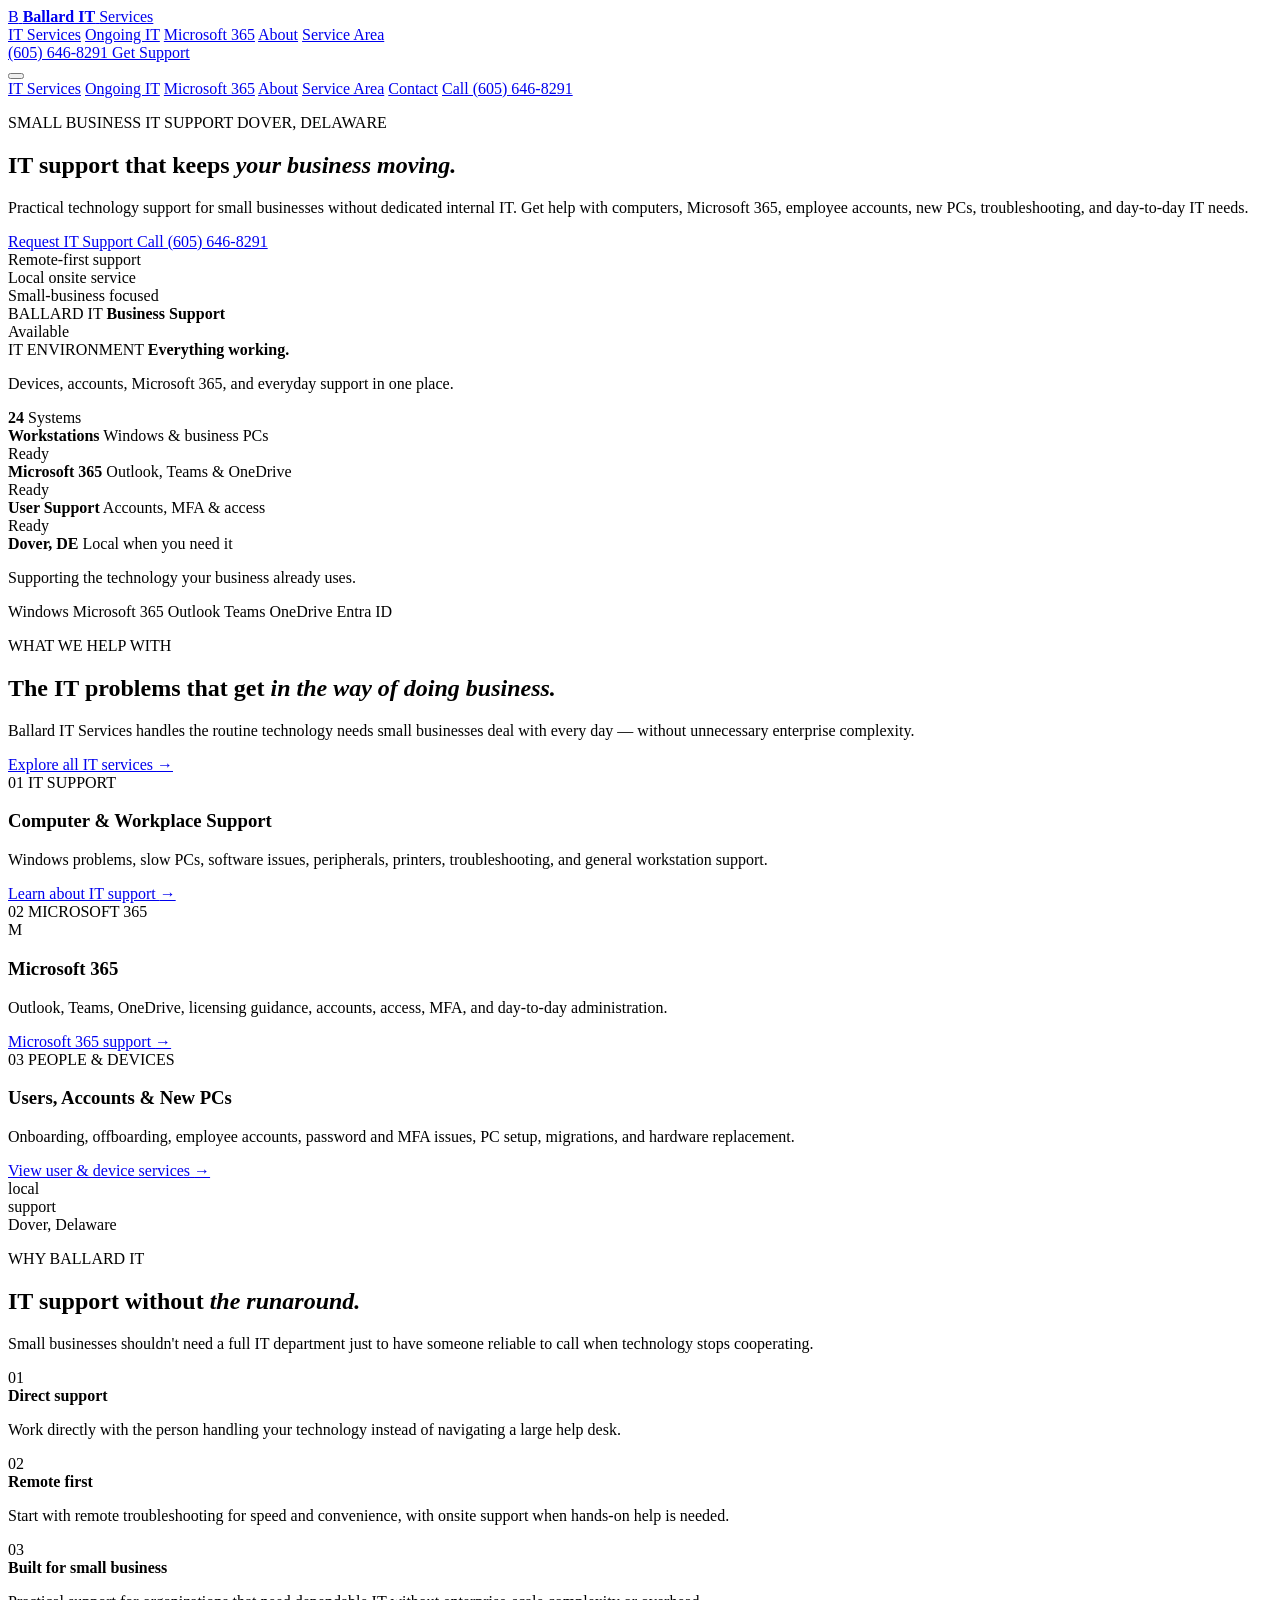
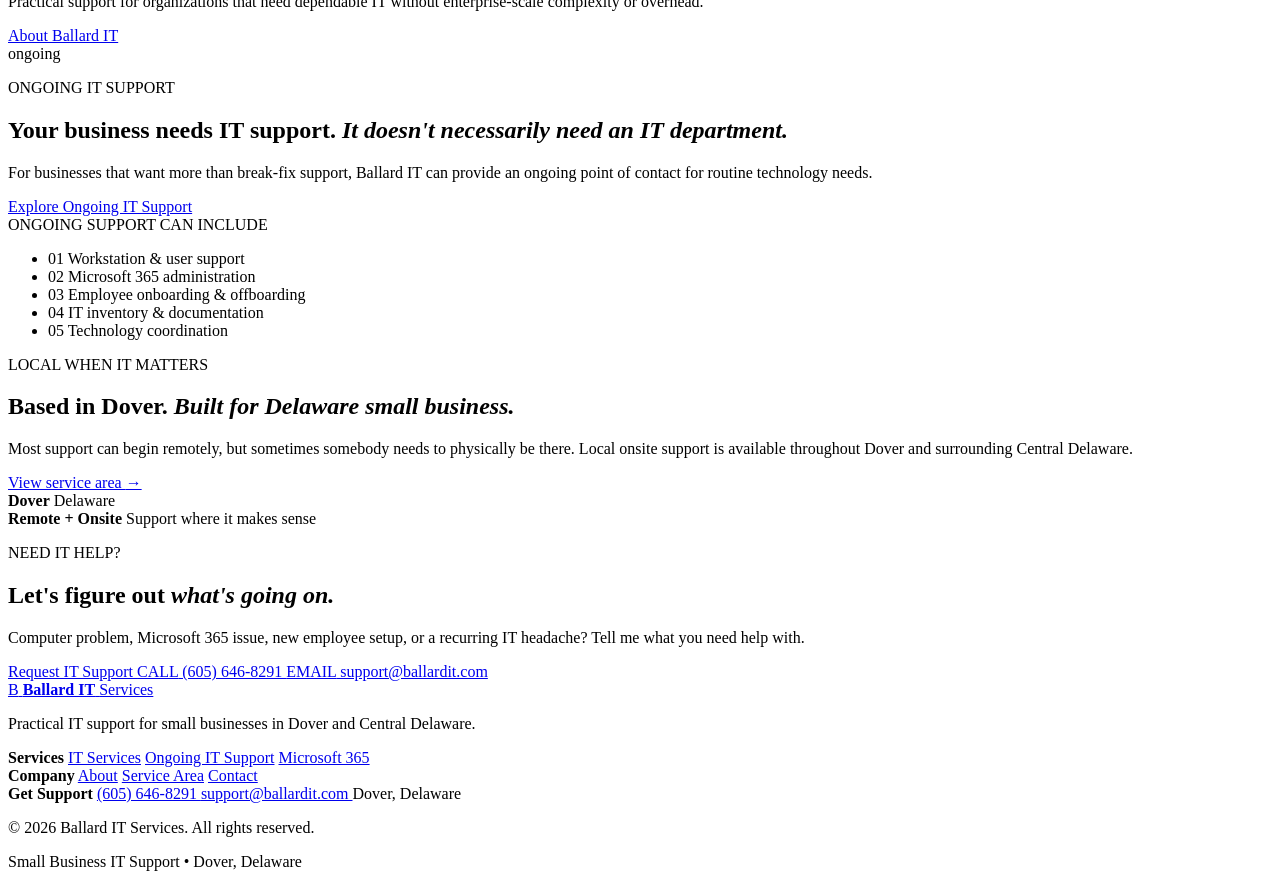
==== commit 9912826c: "Remove remote support hero card" ====
--- a/public/index.html
+++ b/public/index.html
@@ -271,15 +271,6 @@
                     </div>
 
 
-                    <div class="floating-card floating-card-remote">
-                        <span class="floating-icon">↗</span>
-                        <div>
-                            <strong>Remote support</strong>
-                            <span>Fast first response</span>
-                        </div>
-                    </div>
-
-
                     <div class="floating-card floating-card-local">
                         <span class="floating-pin"></span>
                         <div>
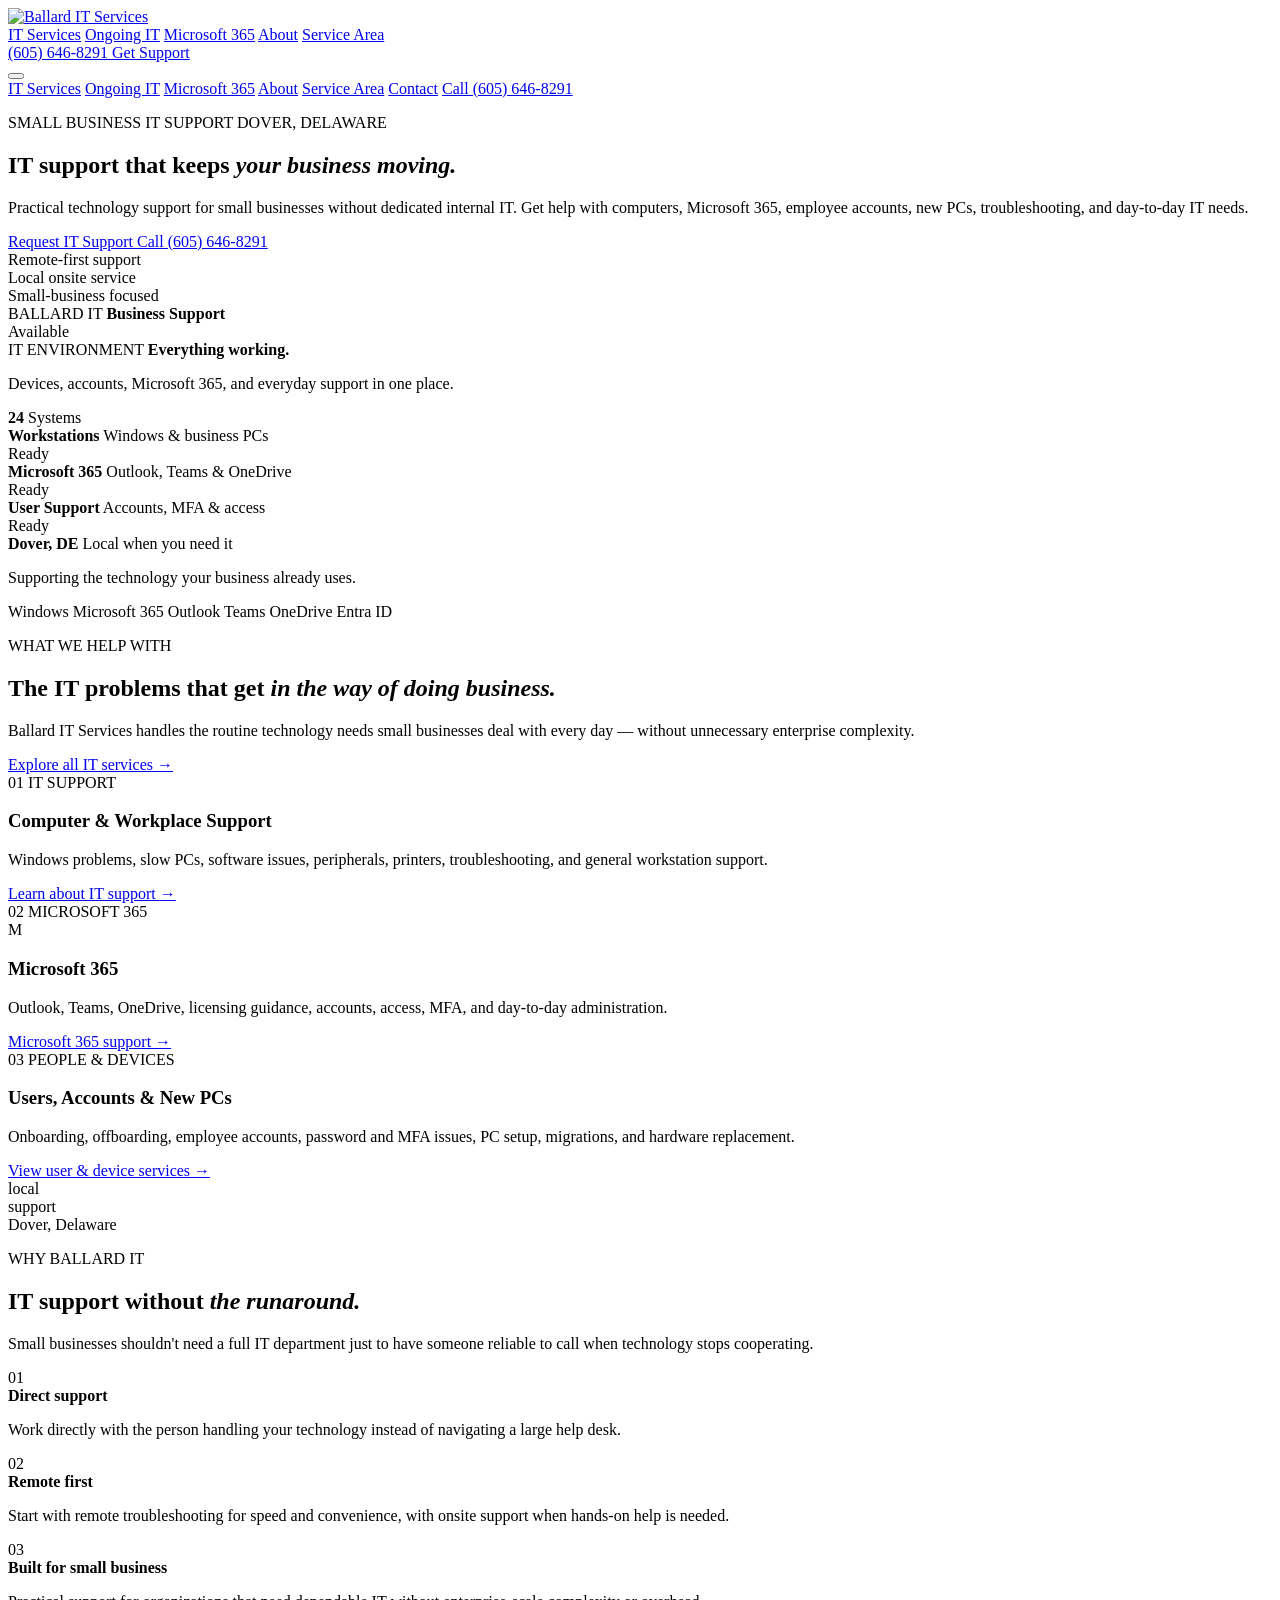
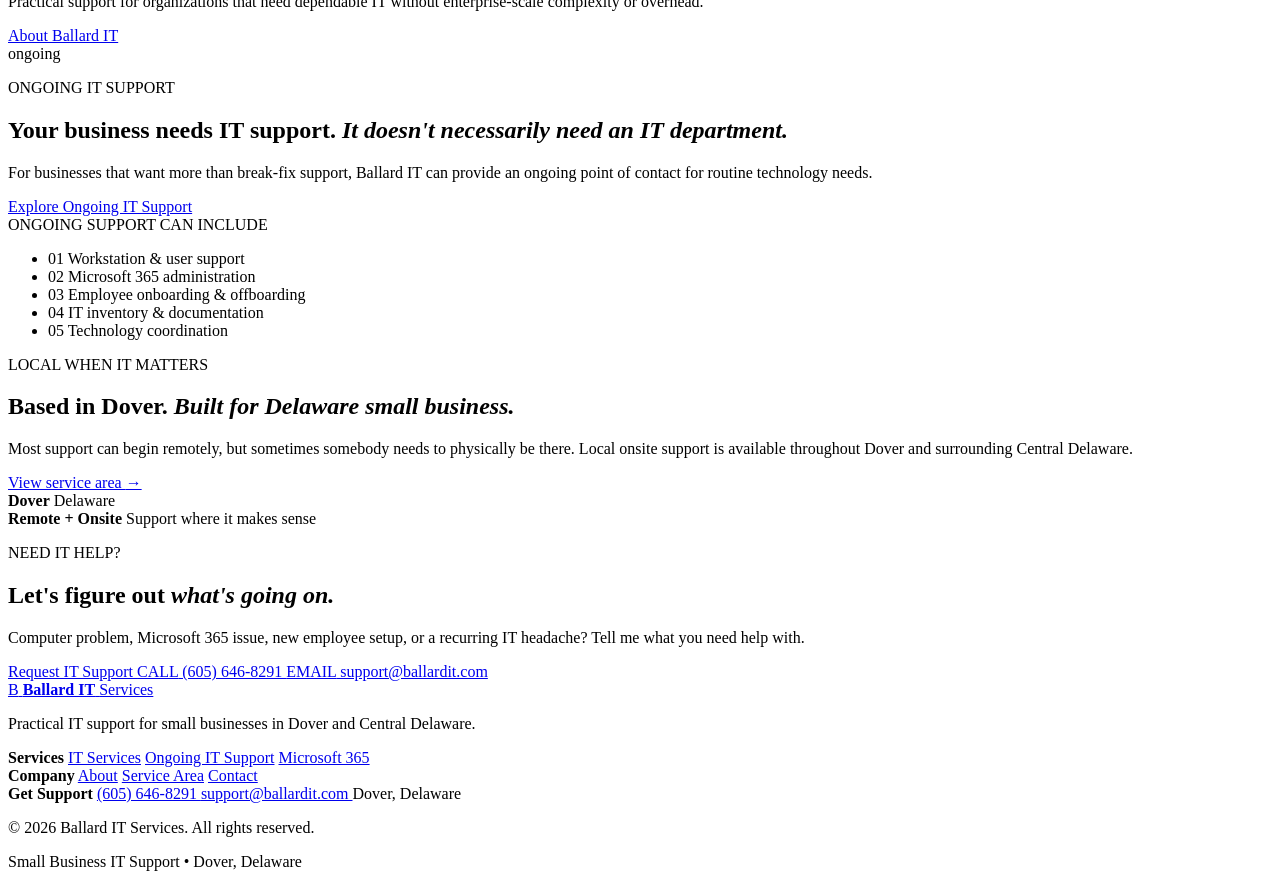
==== commit e69b609a: "Add Ballard IT logo to site header" ====
--- a/public/index.html
+++ b/public/index.html
@@ -4,6 +4,8 @@
 <head>
     <meta charset="UTF-8">
     <meta name="viewport" content="width=device-width, initial-scale=1.0">
+
+    <link rel="icon" type="image/svg+xml" href="/assets/icons/favicon.svg">
 
     <title>Ballard IT Services | Small Business IT Support in Dover, Delaware</title>
 
@@ -61,14 +63,7 @@
         <div class="nav-shell">
 
             <a href="/" class="brand" aria-label="Ballard IT Services home">
-                <span class="brand-mark" aria-hidden="true">
-                    <span class="brand-mark-inner">B</span>
-                </span>
-
-                <span class="brand-text">
-                    <strong>Ballard IT</strong>
-                    <span>Services</span>
-                </span>
+                <img src="/assets/brand/ballard-it-logo-dark.svg" alt="Ballard IT Services" class="brand-logo">
             </a>
 
             <nav class="desktop-nav" aria-label="Primary navigation">
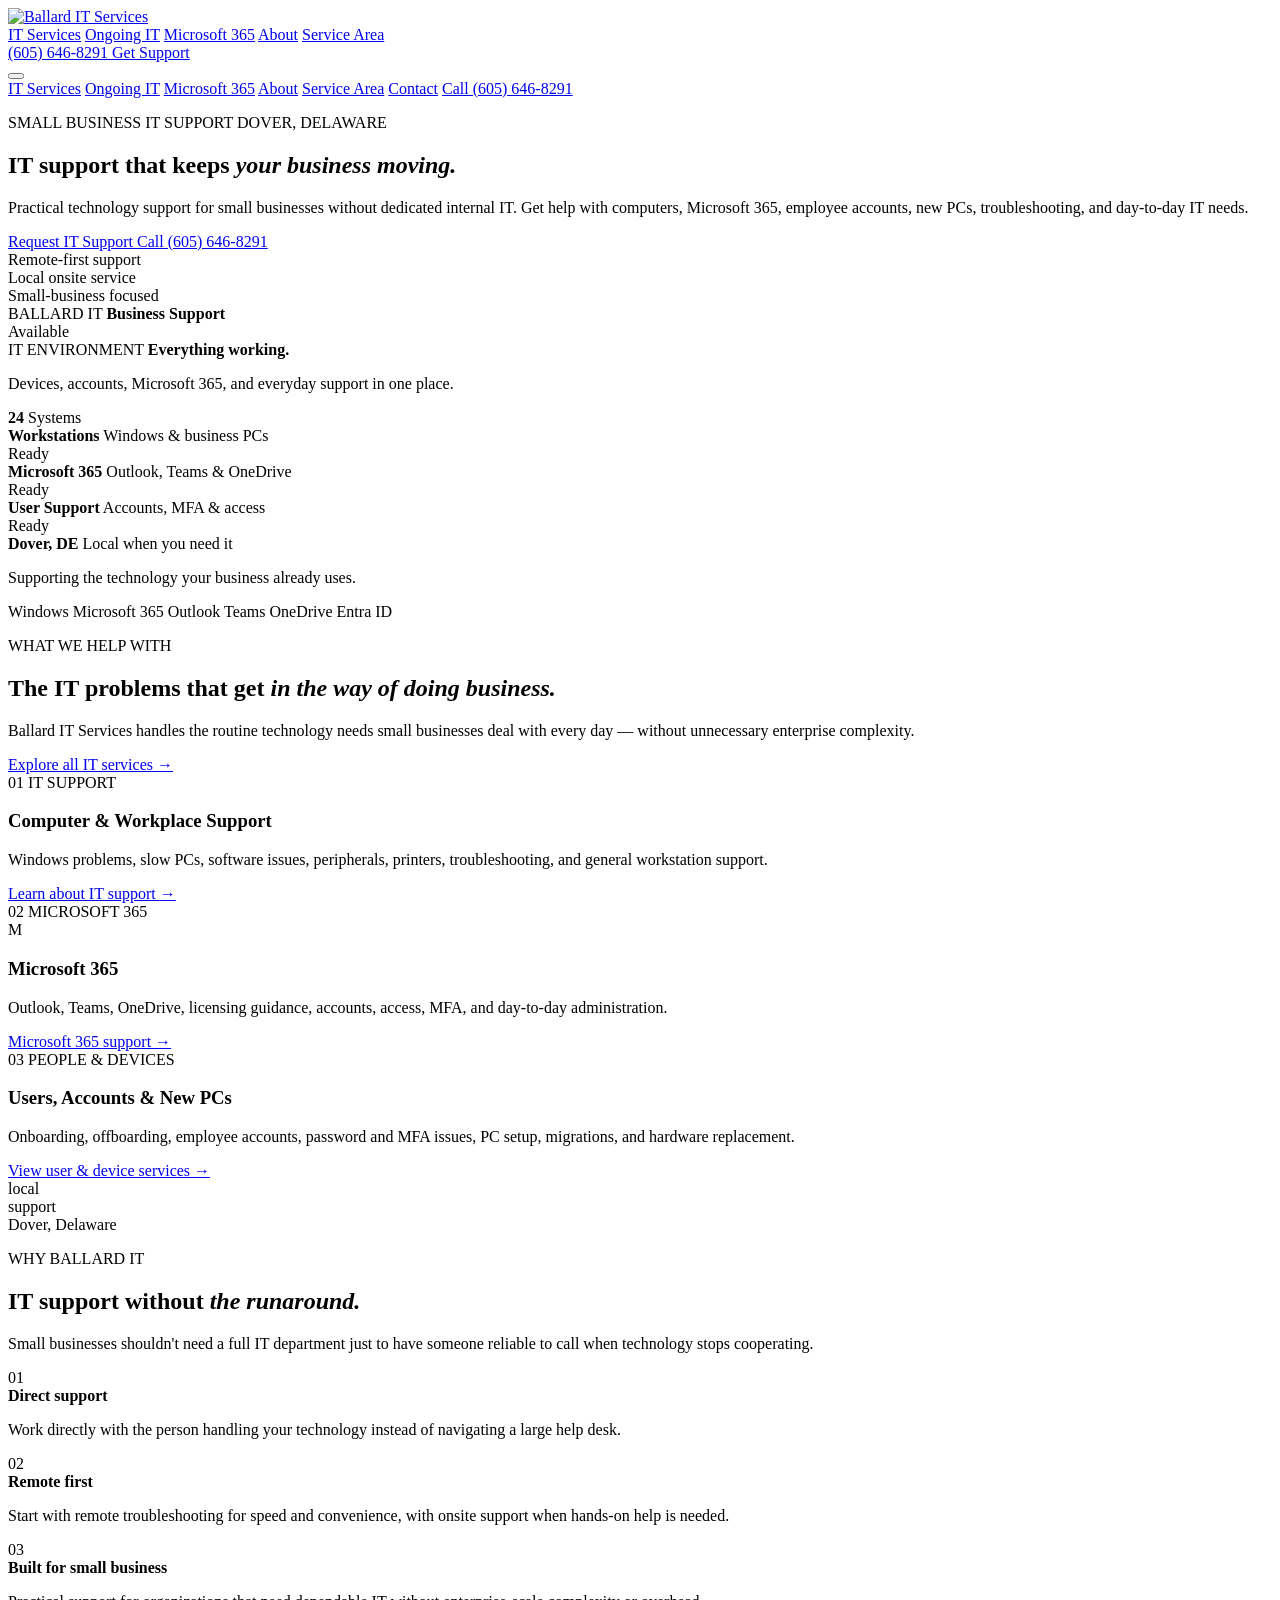
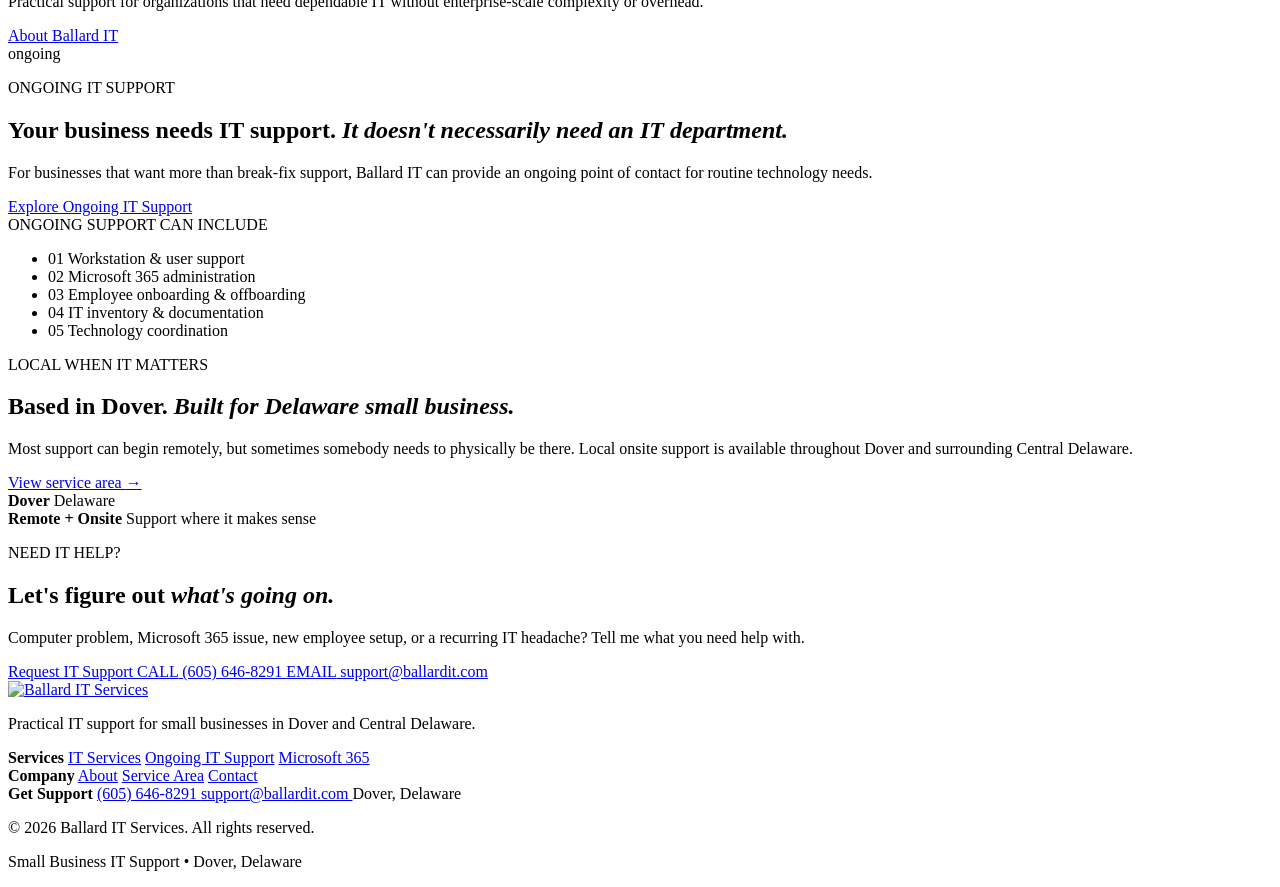
==== commit 958399f2: "Update site-wide header and footer branding" ====
--- a/public/index.html
+++ b/public/index.html
@@ -752,15 +752,9 @@
 
             <div class="footer-brand">
 
-                <a href="/" class="brand brand-footer">
-                    <span class="brand-mark" aria-hidden="true">
-                        <span class="brand-mark-inner">B</span>
-                    </span>
-
-                    <span class="brand-text">
-                        <strong>Ballard IT</strong>
-                        <span>Services</span>
-                    </span>
+                <a href="/" class="brand brand-footer" aria-label="Ballard IT Services home">
+                    <img src="/assets/brand/ballard-it-logo-dark.svg" alt="Ballard IT Services"
+                        class="brand-logo footer-logo">
                 </a>
 
                 <p>
